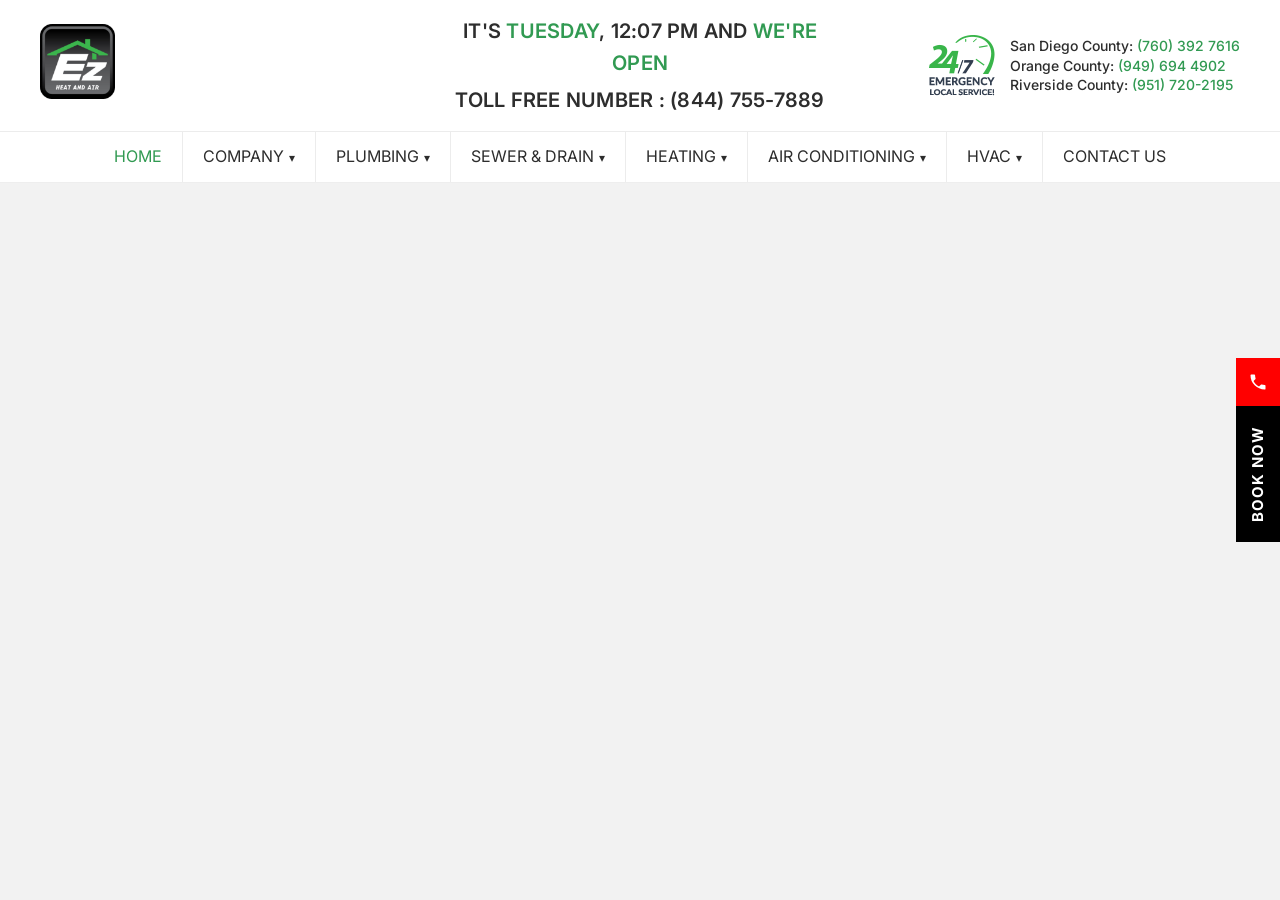
==== index.html @ 7ce04bf0 "basic setup" ====
<!doctype html>
<html lang="en">
  <head>
    <meta charset="UTF-8" />
    <meta name="viewport" content="width=device-width, initial-scale=1.0" />
    <title>EZ Plumbing | Professional Service You Can Trust</title>

    <!-- Meta Tags -->
    <meta
      name="description"
      content="Professional plumbing services with a focus on quality and reliability. We are open and ready to help!"
    />

    <!-- Google Fonts: Inter -->
    <link rel="preconnect" href="https://fonts.googleapis.com" />
    <link rel="preconnect" href="https://fonts.gstatic.com" crossorigin />
    <link
      href="https://fonts.googleapis.com/css2?family=Inter:wght@400;500;600;700&display=swap"
      rel="stylesheet"
    />

    <!-- Stylesheets -->
    <link rel="stylesheet" href="css/style.css" />
  </head>
  <body>
    <header id="site-header" class="main-header">
      <!-- Top Bar -->
      <div class="top-bar">
        <div class="container-fluid top-bar-content">
          <!-- Logo Left -->
          <div class="header-left">
            <a href="/" class="logo">
              <img
                src="assets/images/ez-brand-logo.svg"
                alt="EZ Plumbing Logo"
                width="75"
                height="75"
              />
            </a>
          </div>

          <!-- Status Center -->
          <div class="header-center">
            <div class="status-info">
              <p class="status-msg">
                IT'S
                <span class="text-green" id="current-day">TUESDAY</span>,
                <span id="current-time">12:07 PM</span> AND
                <span class="text-green">WE'RE OPEN</span>
              </p>
              <p class="toll-free">
                TOLL FREE NUMBER :
                <a href="tel:8447557889" class="text-green">(844) 755-7889</a>
              </p>
            </div>
          </div>

          <!-- Locations Right -->
          <div class="header-right">
            <div class="header-service">
              <img
                src="assets/images/emergency-service.png"
                alt="24/7 Emergency Service"
                width="66"
                height="61"
              />
              <div class="location-grid">
                <div class="loc-item">
                  San Diego County:
                  <a href="tel:7603927616" class="text-green fw-bold"
                    >(760) 392 7616</a
                  >
                </div>
                <div class="loc-item">
                  Orange County:
                  <a href="tel:9496944902" class="text-green fw-bold"
                    >(949) 694 4902</a
                  >
                </div>
                <div class="loc-item">
                  Riverside County:
                  <a href="tel:9517202195" class="text-green fw-bold"
                    >(951) 720-2195</a
                  >
                </div>
              </div>
            </div>
          </div>
        </div>
      </div>

      <!-- Main Nav -->
      <nav class="navbar">
        <div class="container navbar-content">
          <div class="nav-menu" id="nav-menu">
            <ul class="nav-links">
              <li class="nav-item"><a href="/" class="active">HOME</a></li>
              <li class="nav-item dropdown"><a href="/company">COMPANY</a></li>
              <li class="nav-item dropdown">
                <a href="/plumbing">PLUMBING</a>
              </li>
              <li class="nav-item dropdown">
                <a href="/sewer-drain">SEWER & DRAIN</a>
              </li>
              <li class="nav-item dropdown"><a href="/heating">HEATING</a></li>
              <li class="nav-item dropdown">
                <a href="/air-conditioning">AIR CONDITIONING</a>
              </li>
              <li class="nav-item dropdown"><a href="/hvac">HVAC</a></li>
              <li class="nav-item"><a href="/contact">CONTACT US</a></li>
            </ul>
          </div>

          <button class="menu-toggle" id="menu-toggle" aria-label="Toggle Menu">
            <span></span>
            <span></span>
            <span></span>
          </button>
        </div>
      </nav>
    </header>

    <!-- Fixed Vertical Tab -->
    <a href="/contact" class="book-now-tab">
      <div class="tab-icon-wrapper">
        <svg viewBox="0 0 24 24" width="20" height="20" fill="white">
          <path
            d="M6.62,10.79C8.06,13.62 10.38,15.94 13.21,17.38L15.41,15.18C15.69,14.9 16.08,14.82 16.43,14.93C17.55,15.3 18.75,15.5 20,15.5A1,1 0 0,1 21,16.5V20A1,1 0 0,1 20,21A17,17 0 0,1 3,4A1,1 0 0,1 4,3H7.5A1,1 0 0,1 8.5,4C8.5,5.25 8.7,6.45 9.07,7.57C9.18,7.92 9.1,8.31 8.82,8.59L6.62,10.79Z"
          />
        </svg>
      </div>
      <span class="tab-text">BOOK NOW</span>
    </a>

    <!-- Scripts -->
    <script src="js/script.js"></script>
  </body>
</html>
---- css/style.css ----
@import url('https://fonts.googleapis.com/css2?family=Inter:ital,wght@0,100..900;1,100..900&display=swap');

/* Base Styles */
:root {
    /* Colors */
    --primary: #319A52;
    /* Refined Brand Green */
    --primary-dark: #00a651;
    --accent: #FF0404;
    --text-dark: #2D2D2D;
    --text-muted: #666666;
    --bg-light: #F2F2F2;
    --white: #FFFFFF;
    --black: #000000;

    /* Typography */
    --font-primary: 'Inter', sans-serif;
}

* {
    margin: 0;
    padding: 0;
    box-sizing: border-box;
}

body {
    font-family: var(--font-primary);
    color: var(--text-dark);
    line-height: 1.6;
    background-color: var(--bg-light);
}

.container {
    max-width: 1200px;
    margin: 0 auto;
    padding: 0 15px;
}

.container-fluid {
    width: 100%;
    padding: 0 40px;
}

/* Header Styles */
.main-header {
    width: 100%;
    z-index: 1000;
    position: sticky;
    top: 0;
    background-color: var(--white);
    border-bottom: 1px solid #eee;
}

/* Top Bar */
.top-bar {
    padding: 15px 0;
    background-color: var(--white);
}

.top-bar-content {
    display: flex;
    justify-content: space-between;
    align-items: center;
    width: 100%;
}

/* Header Sections */
.header-left,
.header-center,
.header-right {
    flex: 1;
}

.header-center {
    display: flex;
    flex-direction: column;
    align-items: center;
    text-align: center;
}

.header-right {
    display: flex;
    justify-content: flex-end;
}

/* Status Info */
.status-msg {
    font-size: 20px !important;
    font-weight: 600 !important;
    margin: 0;
    text-transform: uppercase;
    letter-spacing: 0.25px;
}

.toll-free {
    font-size: 20px !important;
    font-weight: 600 !important;
    margin: 5px 0 0;
    text-transform: uppercase;
    letter-spacing: 0.25px;
}

.toll-free a {
    text-decoration: none;
    color: inherit;
}

.text-green {
    color: var(--primary);
}

/* Emergency & Locations */
.header-service {
    display: flex;
    align-items: center;
    gap: 15px;
}

.location-grid {
    display: flex;
    flex-direction: column;
    font-size: 14px;
    line-height: 1.4;
    font-weight: 500;
}

.location-grid a {
    text-decoration: none;
    color: var(--primary);
}

/* Navbar */
.navbar {
    background-color: var(--white);
    border-top: 1px solid #ececec;
    padding: 0;
}

.navbar-content {
    display: flex;
    justify-content: center;
}

.nav-links {
    display: flex;
    list-style: none;
    padding: 0;
    margin: 0;
}

.nav-item {
    border-right: 1px solid #ececec;
    padding: 12px 20px;
}

.nav-item:last-child {
    border-right: none;
}

.nav-links a {
    text-decoration: none;
    color: var(--text-dark);
    font-weight: 400;
    font-size: 16px;
    transition: color 0.3s;
}

.nav-links a:hover,
.nav-links a.active {
    color: var(--primary);
}

/* Dropdown Arrow */
.nav-item.dropdown>a::after {
    content: '▾';
    margin-left: 5px;
    font-size: 12px;
}

/* Fixed Vertical Tab */
.book-now-tab {
    position: fixed;
    right: 0;
    top: 50%;
    transform: translateY(-50%);
    background-color: var(--black);
    color: var(--white);
    text-decoration: none;
    display: flex;
    flex-direction: column;
    align-items: center;
    z-index: 999;
}

.tab-icon-wrapper {
    background-color: #ff0000;
    width: 100%;
    height: 48px;
    display: flex;
    justify-content: center;
    align-items: center;
}

.tab-text {
    writing-mode: vertical-rl;
    text-orientation: mixed;
    transform: rotate(180deg);
    padding: 20px 10px;
    font-weight: 700;
    letter-spacing: 1px;
    font-size: 15px;
}

/* Mobile Menu */
.menu-toggle {
    display: none;
    flex-direction: column;
    gap: 5px;
    background: none;
    border: none;
    cursor: pointer;
    padding: 10px;
}

.menu-toggle span {
    width: 25px;
    height: 3px;
    background-color: var(--text-dark);
    transition: 0.3s;
}

@media (max-width: 992px) {
    .container-fluid {
        padding: 0 15px;
    }

    .top-bar-content {
        flex-direction: column;
        gap: 15px;
        text-align: center;
    }

    .header-left,
    .header-center,
    .header-right {
        width: 100%;
        justify-content: center;
    }

    .header-right {
        display: none;
        /* Hide location grid on mobile like ref site? Optional */
    }

    .status-msg,
    .toll-free {
        font-size: 16px !important;
    }

    .navbar-content {
        justify-content: flex-end;
        padding: 10px 15px;
    }

    .menu-toggle {
        display: flex;
    }

    .nav-menu {
        display: none;
        position: absolute;
        top: 100%;
        left: 0;
        width: 100%;
        background-color: var(--white);
        box-shadow: 0 5px 10px rgba(0, 0, 0, 0.1);
    }

    .nav-menu.active {
        display: block;
    }

    .nav-links {
        flex-direction: column;
    }

    .nav-item {
        border-right: none;
        border-bottom: 1px solid #eee;
        width: 100%;
        padding: 15px;
    }
}
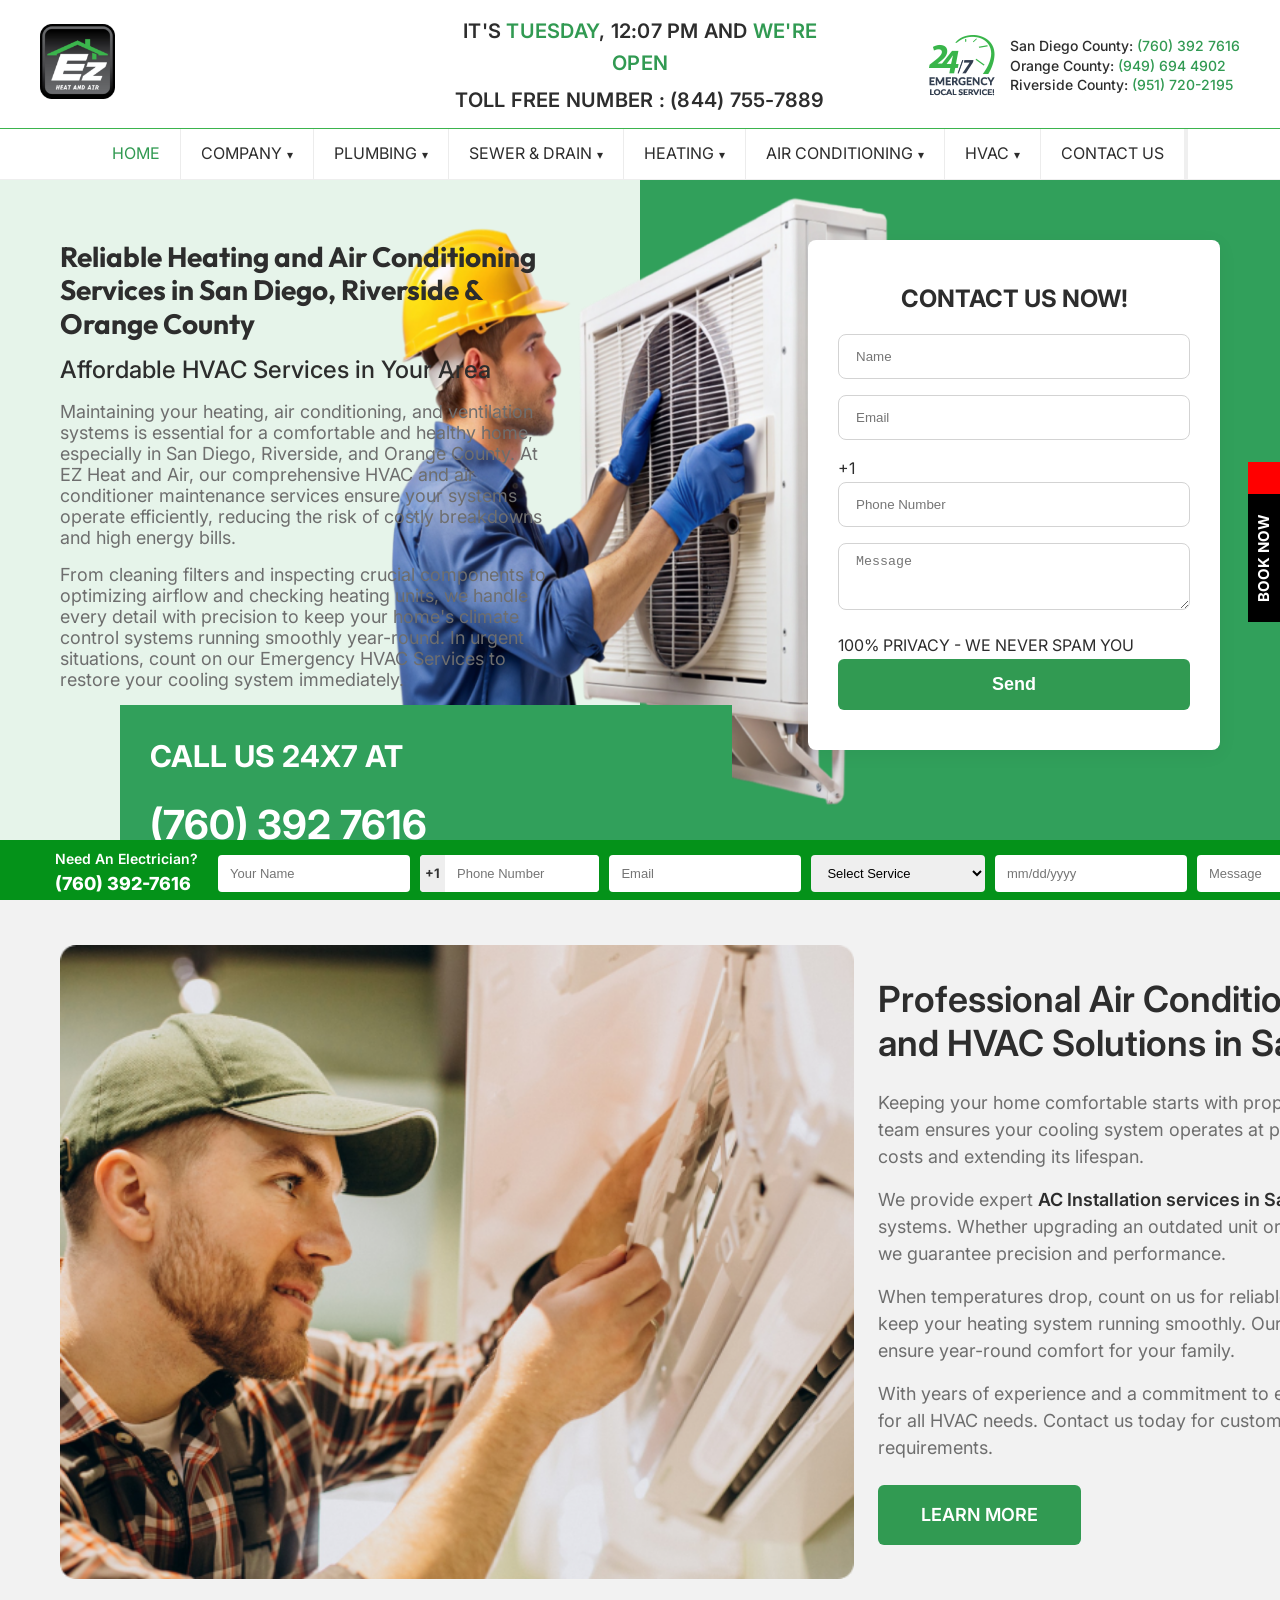
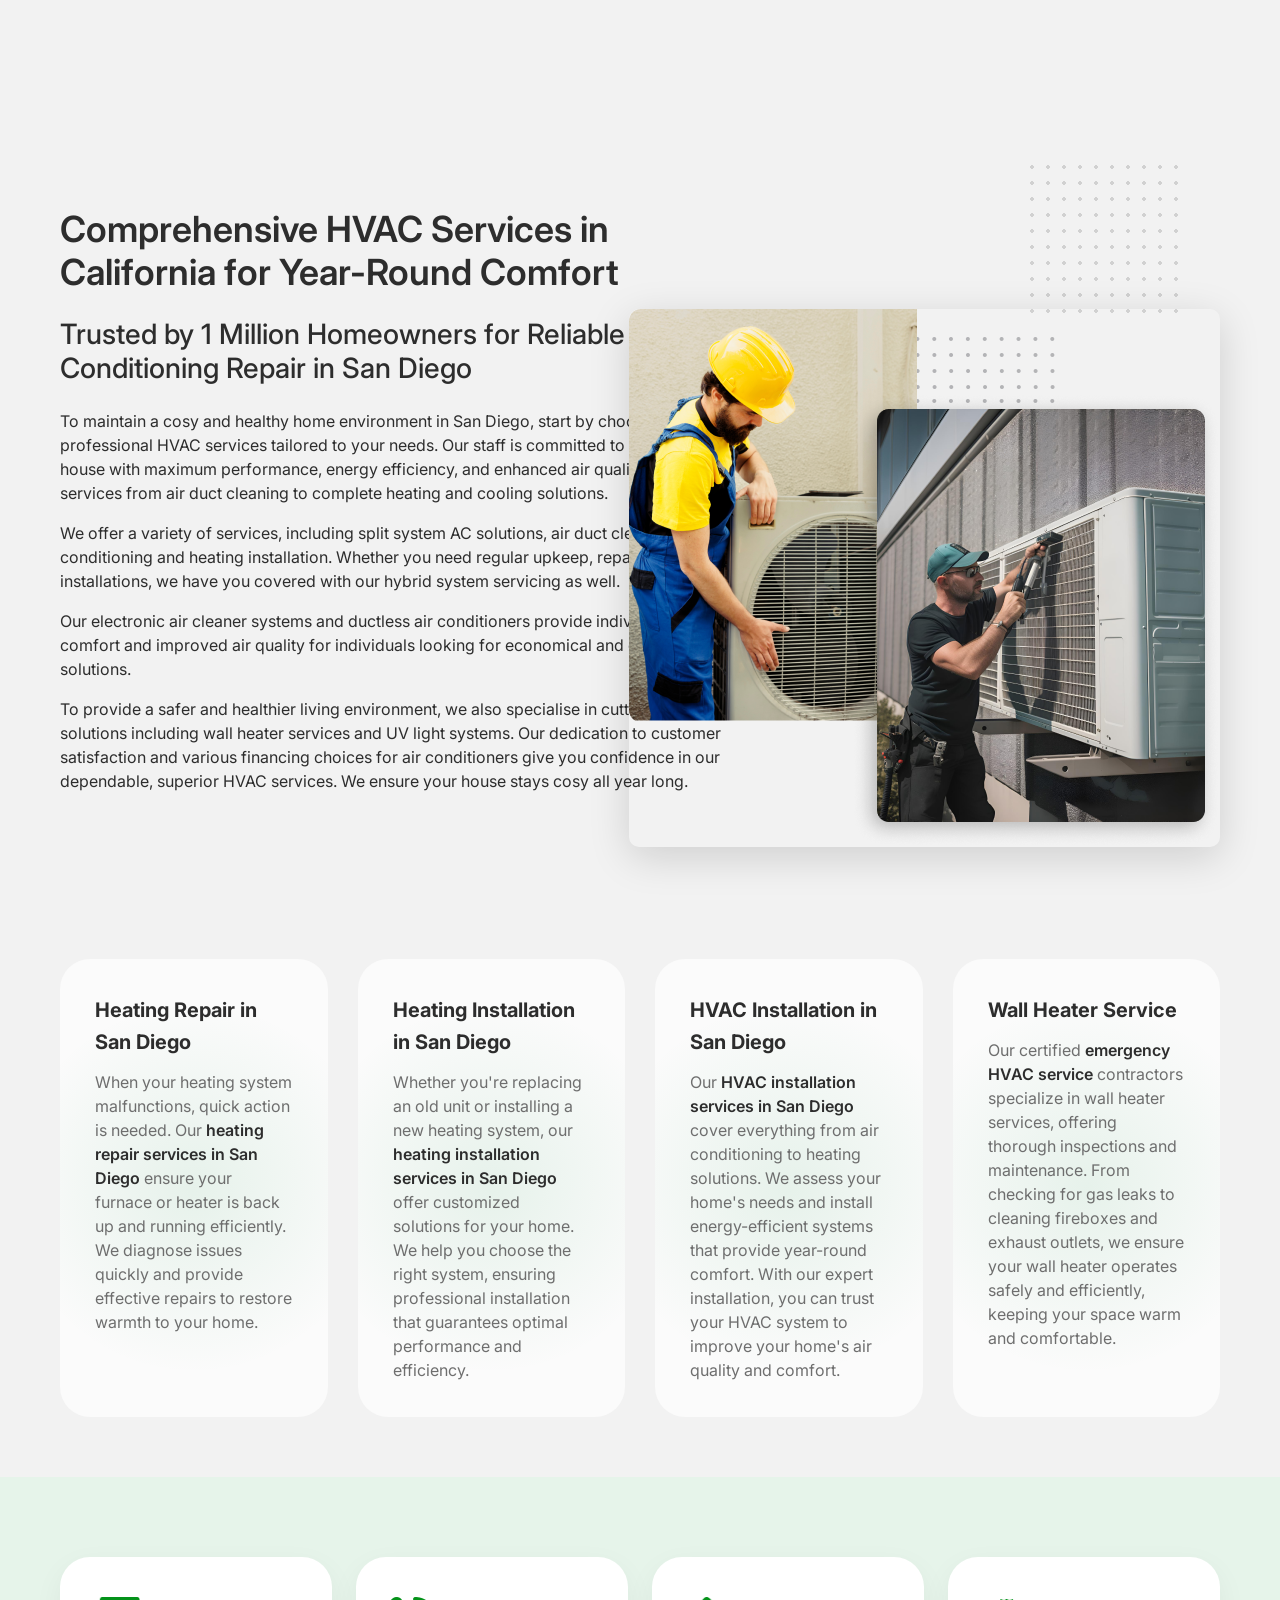
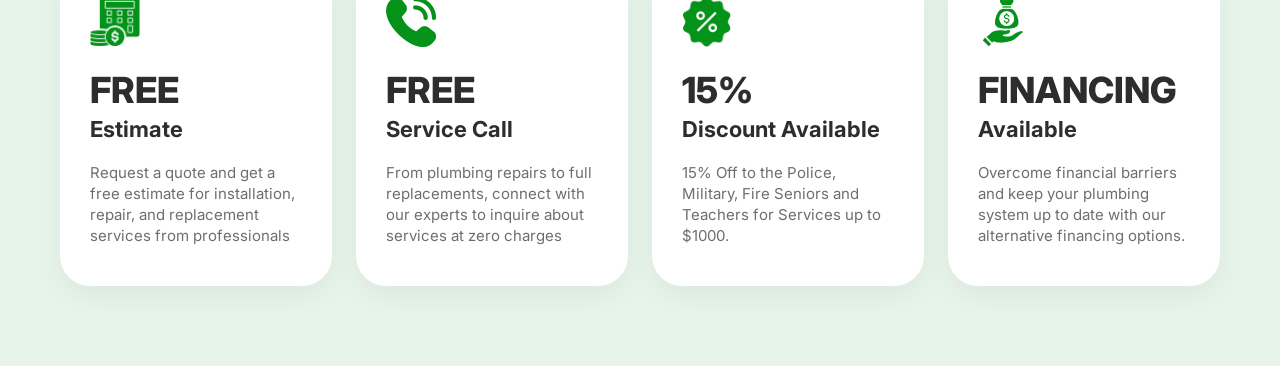
==== commit 4e8f0118: "Added new section" ====
--- a/index.html
+++ b/index.html
@@ -120,17 +120,340 @@
       </nav>
     </header>
 
-    <!-- Fixed Vertical Tab -->
-    <a href="/contact" class="book-now-tab">
-      <div class="tab-icon-wrapper">
-        <svg viewBox="0 0 24 24" width="20" height="20" fill="white">
-          <path
-            d="M6.62,10.79C8.06,13.62 10.38,15.94 13.21,17.38L15.41,15.18C15.69,14.9 16.08,14.82 16.43,14.93C17.55,15.3 18.75,15.5 20,15.5A1,1 0 0,1 21,16.5V20A1,1 0 0,1 20,21A17,17 0 0,1 3,4A1,1 0 0,1 4,3H7.5A1,1 0 0,1 8.5,4C8.5,5.25 8.7,6.45 9.07,7.57C9.18,7.92 9.1,8.31 8.82,8.59L6.62,10.79Z"
-          />
-        </svg>
-      </div>
-      <span class="tab-text">BOOK NOW</span>
-    </a>
+    <!-- Hero Section -->
+    <!-- Hero Section Rebuild (Mirror Matching) -->
+    <section class="hero-section">
+      <div class="mirror-container">
+        <div class="hero-mirror-row">
+          <!-- Left Column: Content -->
+          <div class="hero-mirror-col-left">
+            <h1 class="hero-title">
+              Reliable Heating and Air Conditioning Services in San Diego,
+              Riverside & Orange County
+            </h1>
+            <h2 class="hero-subtitle">Affordable HVAC Services in Your Area</h2>
+            <p class="hero-desc">
+              Maintaining your heating, air conditioning, and ventilation
+              systems is essential for a comfortable and healthy home,
+              especially in San Diego, Riverside, and Orange County. At EZ Heat
+              and Air, our comprehensive HVAC and air conditioner maintenance
+              services ensure your systems operate efficiently, reducing the
+              risk of costly breakdowns and high energy bills.
+            </p>
+            <p class="hero-desc">
+              From cleaning filters and inspecting crucial components to
+              optimizing airflow and checking heating units, we handle every
+              detail with precision to keep your home's climate control systems
+              running smoothly year-round. In urgent situations, count on our
+              Emergency HVAC Services to restore your cooling system
+              immediately.
+            </p>
+
+            <div class="hero-cta-box">
+              <span class="cta-label">CALL US 24X7 AT</span>
+              <a href="tel:7603927616" class="cta-phone">(760) 392 7616</a>
+              <div class="cta-accent-bar"></div>
+            </div>
+          </div>
+
+          <!-- Right Column: Form -->
+          <div class="hero-mirror-col-right">
+            <div class="mirror-form-card">
+              <h3 class="mirror-form-title">CONTACT US NOW!</h3>
+              <form class="hero-form">
+                <div class="form-group">
+                  <input type="text" placeholder="Name" />
+                </div>
+                <div class="form-group">
+                  <input type="email" placeholder="Email" />
+                </div>
+                <div class="form-group phone-group">
+                  <span class="country-code">+1</span>
+                  <input type="tel" placeholder="Phone Number" />
+                </div>
+                <div class="form-group">
+                  <textarea placeholder="Message" rows="3"></textarea>
+                </div>
+                <div class="privacy-note">100% PRIVACY - WE NEVER SPAM YOU</div>
+                <button type="submit" class="btn-mirror-send">Send</button>
+              </form>
+            </div>
+          </div>
+        </div>
+      </div>
+      <!-- Center: Technician Image (Background or Absolute) -->
+      <div class="hero-technician-overlay">
+        <img
+          src="assets/images/heat-air-banner-img-2.png"
+          alt="Expert Technician"
+          class="mirror-technician-img"
+        />
+      </div>
+      <!-- Floating Tab -->
+      <div class="mirror-floating-tab">
+        <div class="tab-icon-red"><i class="fas fa-phone-alt"></i></div>
+        <div class="tab-text-vertical">BOOK NOW</div>
+      </div>
+    </section>
+
+    <!-- Solutions Section (Mirror Rebuild) -->
+    <section class="solutions-section">
+      <div class="mirror-container">
+        <div class="solutions-row">
+          <div class="solutions-col-image">
+            <img
+              src="assets/images/expert-repairman.png"
+              alt="HVAC Expert"
+              class="solutions-img"
+            />
+          </div>
+          <div class="solutions-col-text">
+            <h2 class="solutions-title">
+              Professional Air Conditioner Maintenance and HVAC Solutions in San
+              Diego
+            </h2>
+            <div class="solutions-content">
+              <p>
+                Keeping your home comfortable starts with proper
+                <strong>air conditioner maintenance.</strong> Our team ensures
+                your cooling system operates at peak efficiency, reducing energy
+                costs and extending its lifespan.
+              </p>
+              <p>
+                We provide expert
+                <strong>AC Installation services in San Diego</strong> for those
+                needing new systems. Whether upgrading an outdated unit or
+                setting up a system for a new home, we guarantee precision and
+                performance.
+              </p>
+              <p>
+                When temperatures drop, count on us for reliable
+                <strong>Furnace Repair in San Diego</strong> to keep your
+                heating system running smoothly. Our comprehensive HVAC services
+                ensure year-round comfort for your family.
+              </p>
+              <p>
+                With years of experience and a commitment to excellence, we're
+                your go-to partner for all HVAC needs. Contact us today for
+                customized solutions that fit your requirements.
+              </p>
+              <a href="/services" class="btn-mirror-learn">LEARN MORE</a>
+            </div>
+          </div>
+        </div>
+      </div>
+    </section>
+
+    <!-- HVAC Services Section (Mirror Rebuild) -->
+    <section class="hvac-services-section">
+      <div class="mirror-container">
+        <div class="hvac-services-row">
+          <div class="hvac-services-col-text">
+            <h2 class="hvac-subtitle-main">
+              Comprehensive HVAC Services in California for Year-Round Comfort
+            </h2>
+            <h3 class="hvac-subheading">
+              Trusted by 1 Million Homeowners for Reliable Air Conditioning
+              Repair in San Diego
+            </h3>
+            <div class="hvac-text-content">
+              <p>
+                To maintain a cosy and healthy home environment in San Diego,
+                start by choosing professional HVAC services tailored to your
+                needs. Our staff is committed to providing your house with
+                maximum performance, energy efficiency, and enhanced air
+                quality. We offer services from air duct cleaning to complete
+                heating and cooling solutions.
+              </p>
+              <p>
+                We offer a variety of services, including split system AC
+                solutions, air duct cleaning, and air conditioning and heating
+                installation. Whether you need regular upkeep, repairs, or new
+                installations, we have you covered with our hybrid system
+                servicing as well.
+              </p>
+              <p>
+                Our electronic air cleaner systems and ductless air conditioners
+                provide individualised comfort and improved air quality for
+                individuals looking for economical and energy-efficient
+                solutions.
+              </p>
+              <p>
+                To provide a safer and healthier living environment, we also
+                specialise in cutting-edge solutions including wall heater
+                services and UV light systems. Our dedication to customer
+                satisfaction and various financing choices for air conditioners
+                give you confidence in our dependable, superior HVAC services.
+                We ensure your house stays cosy all year long.
+              </p>
+            </div>
+          </div>
+          <div class="hvac-services-col-images">
+            <div class="hvac-image-composition">
+              <div class="hvac-dot-grid"></div>
+              <!-- <img
+                src="assets/images/expert-repairman.png"
+                alt="HVAC Expert Back"
+                class="hvac-img-back"
+              /> -->
+              <img
+                src="assets/images/trusted-name.png"
+                alt="HVAC Expert Front"
+                class="hvac-img-front"
+              />
+            </div>
+          </div>
+        </div>
+      </div>
+    </section>
+
+    <!-- Service Cards Section (Mirror Rebuild) -->
+    <section class="service-cards-section">
+      <div class="mirror-container large-container">
+        <div class="service-cards-grid">
+          <!-- Card 1 -->
+          <div class="service-card">
+            <h4 class="service-card-title">Heating Repair in San Diego</h4>
+            <p class="service-card-text">
+              When your heating system malfunctions, quick action is needed. Our
+              <strong>heating repair services in San Diego</strong> ensure your
+              furnace or heater is back up and running efficiently. We diagnose
+              issues quickly and provide effective repairs to restore warmth to
+              your home.
+            </p>
+          </div>
+          <!-- Card 2 -->
+          <div class="service-card">
+            <h4 class="service-card-title">
+              Heating Installation in San Diego
+            </h4>
+            <p class="service-card-text">
+              Whether you're replacing an old unit or installing a new heating
+              system, our
+              <strong>heating installation services in San Diego</strong> offer
+              customized solutions for your home. We help you choose the right
+              system, ensuring professional installation that guarantees optimal
+              performance and efficiency.
+            </p>
+          </div>
+          <!-- Card 3 -->
+          <div class="service-card">
+            <h4 class="service-card-title">HVAC Installation in San Diego</h4>
+            <p class="service-card-text">
+              Our <strong>HVAC installation services in San Diego</strong> cover
+              everything from air conditioning to heating solutions. We assess
+              your home's needs and install energy-efficient systems that
+              provide year-round comfort. With our expert installation, you can
+              trust your HVAC system to improve your home's air quality and
+              comfort.
+            </p>
+          </div>
+          <!-- Card 4 -->
+          <div class="service-card">
+            <h4 class="service-card-title">Wall Heater Service</h4>
+            <p class="service-card-text">
+              Our certified <strong>emergency HVAC service</strong> contractors
+              specialize in wall heater services, offering thorough inspections
+              and maintenance. From checking for gas leaks to cleaning fireboxes
+              and exhaust outlets, we ensure your wall heater operates safely
+              and efficiently, keeping your space warm and comfortable.
+            </p>
+          </div>
+        </div>
+      </div>
+    </section>
+
+    <!-- Promo Cards Section (Mirror Rebuild) -->
+    <section class="promo-cards-section">
+      <div class="mirror-container">
+        <div class="promo-cards-grid">
+          <!-- Promo Card 1 -->
+          <div class="promo-card">
+            <div class="promo-icon">
+              <img src="assets/images/free-estimate.png" alt="Free Estimate" />
+            </div>
+            <h2 class="promo-title">FREE</h2>
+            <h3 class="promo-subtitle">Estimate</h3>
+            <p class="promo-text">
+              Request a quote and get a free estimate for installation, repair,
+              and replacement services from professionals
+            </p>
+          </div>
+          <!-- Promo Card 2 -->
+          <div class="promo-card">
+            <div class="promo-icon">
+              <img
+                src="assets/images/free-service-call.png"
+                alt="Free Service Call"
+              />
+            </div>
+            <h2 class="promo-title">FREE</h2>
+            <h3 class="promo-subtitle">Service Call</h3>
+            <p class="promo-text">
+              From plumbing repairs to full replacements, connect with our
+              experts to inquire about services at zero charges
+            </p>
+          </div>
+          <!-- Promo Card 3 -->
+          <div class="promo-card">
+            <div class="promo-icon">
+              <img
+                src="assets/images/discount-available.png"
+                alt="15% Discount"
+              />
+            </div>
+            <h2 class="promo-title">15%</h2>
+            <h3 class="promo-subtitle">Discount Available</h3>
+            <p class="promo-text">
+              15% Off to the Police, Military, Fire Seniors and Teachers for
+              Services up to $1000.
+            </p>
+          </div>
+          <!-- Promo Card 4 -->
+          <div class="promo-card">
+            <div class="promo-icon">
+              <img
+                src="assets/images/finance-service.png"
+                alt="Financing Available"
+              />
+            </div>
+            <h2 class="promo-title">FINANCING</h2>
+            <h3 class="promo-subtitle">Available</h3>
+            <p class="promo-text">
+              Overcome financial barriers and keep your plumbing system up to
+              date with our alternative financing options.
+            </p>
+          </div>
+        </div>
+      </div>
+    </section>
+
+    <!-- Bottom Sticky Contact Bar -->
+    <div class="bottom-sticky-bar">
+      <div class="container sticky-container">
+        <div class="sticky-text">
+          <span>Need An Electrician?</span>
+          <a href="tel:7603927616" class="sticky-phone">(760) 392-7616</a>
+        </div>
+        <form class="sticky-form">
+          <input type="text" placeholder="Your Name" />
+          <div class="sticky-phone-input">
+            <span class="prefix">+1</span>
+            <input type="tel" placeholder="Phone Number" />
+          </div>
+          <input type="email" placeholder="Email" />
+          <select>
+            <option>Select Service</option>
+            <option>Plumbing</option>
+            <option>Heating</option>
+            <option>Air Conditioning</option>
+          </select>
+          <input type="text" placeholder="mm/dd/yyyy" />
+          <input type="text" placeholder="Message" />
+          <button type="submit" class="btn-sticky-send">Send</button>
+        </form>
+      </div>
+    </div>
 
     <!-- Scripts -->
     <script src="js/script.js"></script>
--- a/css/style.css
+++ b/css/style.css
@@ -1,4 +1,5 @@
 @import url('https://fonts.googleapis.com/css2?family=Inter:ital,wght@0,100..900;1,100..900&display=swap');
+@import url('https://fonts.googleapis.com/css2?family=Outfit:wght@400;500;600;700&display=swap');
 
 /* Base Styles */
 :root {
@@ -15,6 +16,7 @@
 
     /* Typography */
     --font-primary: 'Inter', sans-serif;
+    --font-accent: 'Outfit', sans-serif;
 }
 
 * {
@@ -53,8 +55,9 @@
 
 /* Top Bar */
 .top-bar {
-    padding: 15px 0;
+    padding: 15px 0 12px;
     background-color: var(--white);
+    border-bottom: 1px solid #3BB44D;
 }
 
 .top-bar-content {
@@ -132,7 +135,6 @@
 /* Navbar */
 .navbar {
     background-color: var(--white);
-    border-top: 1px solid #ececec;
     padding: 0;
 }
 
@@ -175,6 +177,771 @@
     content: '▾';
     margin-left: 5px;
     font-size: 12px;
+}
+
+/* --- Mirror Rebuild Styles --- */
+.hero-section {
+    position: relative;
+    background: linear-gradient(90deg, #E6F4EA 0%, #E6F4EA 50%, #31A05B 50%, #31A05B 100%);
+    height: 705px;
+    overflow: hidden;
+    padding: 0;
+    margin: 0;
+    z-index: 10;
+}
+
+.mirror-container {
+    width: 100%;
+    max-width: 1600px;
+    margin: 0 auto;
+    padding: 0 60px;
+    height: 100%;
+    position: relative;
+    z-index: 20;
+}
+
+.hero-mirror-row {
+    display: flex;
+    justify-content: space-between;
+    align-items: flex-start;
+    padding-top: 60px;
+    height: 100%;
+    position: relative;
+}
+
+.hero-mirror-col-left {
+    flex: 0 0 500px;
+}
+
+.hero-mirror-col-right {
+    flex: 0 0 412px;
+}
+
+/* Typography Mirroring */
+.hero-title {
+    font-family: 'Outfit', sans-serif;
+    font-size: 28px;
+    line-height: 1.2;
+    color: #2D2D2D;
+    font-weight: 700;
+    margin: 0 0 8px;
+    width: 500px;
+}
+
+.hero-subtitle {
+    font-size: 24px;
+    line-height: 28.8px;
+    color: #2D2D2D;
+    font-weight: 500;
+    margin: 16px 0;
+}
+
+.hero-desc {
+    font-family: 'Inter', sans-serif;
+    font-size: 18px;
+    line-height: normal;
+    color: #6E6E6E;
+    margin: 0 0 16px;
+    max-width: 500px;
+}
+
+/* CTA Box Mirroring */
+.hero-cta-box {
+    background-color: #31A05B;
+    width: 612px;
+    height: 180px;
+    padding: 30px;
+    position: absolute;
+    bottom: 0px;
+    left: 60px;
+    clip-path: none;
+    display: flex;
+    flex-direction: column;
+    justify-content: center;
+    z-index: 25;
+}
+
+.cta-label {
+    font-size: 30px;
+    font-weight: 700;
+    color: #FFF;
+    text-transform: uppercase;
+    margin-bottom: 13px;
+}
+
+.cta-phone {
+    font-size: 40px;
+    font-weight: 700;
+    color: #FFF;
+    text-decoration: none;
+}
+
+.cta-accent-bar {
+    position: absolute;
+    bottom: 0px;
+    left: 0;
+    width: 612px;
+    height: 4px;
+    background-color: #FFF;
+}
+
+/* Form Card Mirroring */
+.mirror-form-card {
+    background-color: #FFFFFF;
+    padding: 40px 30px;
+    border-radius: 8px;
+    width: 412px;
+    box-shadow: 0 4px 20px rgba(0, 0, 0, 0.05);
+}
+
+.mirror-form-title {
+    font-size: 24px;
+    font-weight: 700;
+    color: #2D2D2D;
+    text-align: center;
+    margin-bottom: 16px;
+}
+
+.hero-form .form-group {
+    margin-bottom: 16px;
+}
+
+.hero-form input,
+.hero-form textarea {
+    width: 100%;
+    height: 45px;
+    padding: 10px 17px;
+    border: 1px solid #D3D3D3;
+    border-radius: 8px;
+    background: #FFF;
+}
+
+.hero-form textarea {
+    height: auto;
+}
+
+.btn-mirror-send {
+    width: 100%;
+    padding: 15px;
+    background-color: #319A52;
+    color: #FFF;
+    border: none;
+    border-radius: 6px;
+    font-size: 18px;
+    font-weight: 600;
+    cursor: pointer;
+}
+
+/* Technician Image Mirroring */
+.hero-technician-overlay {
+    position: absolute;
+    left: 50%;
+    bottom: -1px;
+    transform: translateX(-50%);
+    z-index: 15;
+    pointer-events: none;
+}
+
+.mirror-technician-img {
+    height: 705px;
+    width: auto;
+    display: block;
+}
+
+/* Floating Tab Mirroring */
+.mirror-floating-tab {
+    position: absolute;
+    right: 0;
+    top: 282px;
+    width: 32px;
+    background-color: #000;
+    color: #FFF;
+    z-index: 100;
+    display: flex;
+    flex-direction: column;
+    align-items: center;
+}
+
+.tab-icon-red {
+    background-color: #FF0000;
+    width: 32px;
+    height: 32px;
+    display: flex;
+    justify-content: center;
+    align-items: center;
+}
+
+.tab-text-vertical {
+    writing-mode: vertical-rl;
+    transform: rotate(180deg);
+    padding: 20px 0;
+    font-size: 15px;
+    font-weight: 700;
+}
+
+/* Solutions Section Mirroring */
+.solutions-section {
+    margin-top: 60px;
+    padding-bottom: 60px;
+}
+
+.solutions-row {
+    display: flex;
+    justify-content: space-between;
+    align-items: center;
+    gap: 24px;
+}
+
+.solutions-col-image {
+    flex: 0 0 794px;
+}
+
+.solutions-col-text {
+    flex: 0 0 710px;
+}
+
+.solutions-img {
+    width: 100%;
+    height: 634px;
+    object-fit: cover;
+    border-radius: 10px;
+    display: block;
+}
+
+.solutions-title {
+    font-size: 36px;
+    line-height: 1.2;
+    font-weight: 600;
+    color: #2D2D2D;
+    margin-bottom: 24px;
+}
+
+.solutions-content p {
+    font-size: 18px;
+    line-height: 1.5;
+    color: #6E6E6E;
+    margin-bottom: 16px;
+}
+
+.solutions-content strong {
+    color: #2D2D2D;
+    font-weight: 600;
+}
+
+.btn-mirror-learn {
+    display: inline-block;
+    width: 203px;
+    height: 60px;
+    background-color: #319A52;
+    color: #FFFFFF;
+    text-align: center;
+    line-height: 60px;
+    border-radius: 6px;
+    font-size: 18px;
+    font-weight: 600;
+    text-decoration: none;
+    margin-top: 8px;
+    transition: background-color 0.2s ease-in-out;
+}
+
+.btn-mirror-learn:hover {
+    background-color: #287a41;
+    color: #FFFFFF;
+}
+
+/* HVAC Services Section Mirroring */
+.hvac-services-section {
+    margin-top: 60px;
+    padding: 60px 0;
+}
+
+.hvac-services-row {
+    display: flex;
+    justify-content: space-between;
+    align-items: center;
+    gap: 60px;
+}
+
+.hvac-services-col-text {
+    flex: 0 0 700px;
+}
+
+.hvac-subtitle-main {
+    font-size: 36px;
+    line-height: 1.2;
+    font-weight: 600;
+    color: #2D2D2D;
+    margin-bottom: 24px;
+}
+
+.hvac-subheading {
+    font-size: 28px;
+    line-height: 1.2;
+    font-weight: 500;
+    color: #2D2D2D;
+    margin-bottom: 24px;
+}
+
+.hvac-text-content p {
+    font-size: 16px;
+    line-height: 1.5;
+    color: #2D2D2D;
+    margin-bottom: 16px;
+}
+
+.hvac-services-col-images {
+    flex: 1;
+    display: flex;
+    justify-content: flex-end;
+}
+
+.hvac-image-composition {
+    position: relative;
+    width: 100%;
+    max-width: 800px;
+    height: 700px;
+    /* Base height for desktop */
+}
+
+.hvac-dot-grid {
+    position: absolute;
+    top: 0;
+    right: 40px;
+    width: 156px;
+    height: 156px;
+    background-image: radial-gradient(#d1d1d1 2px, transparent 2px);
+    background-size: 16px 16px;
+    z-index: 1;
+}
+
+.hvac-img-back {
+    position: absolute;
+    top: 30px;
+    left: 0;
+    width: 560px;
+    height: auto;
+    border-radius: 10px;
+    z-index: 2;
+}
+
+.hvac-img-front {
+    position: absolute;
+    top: 150px;
+    right: 0;
+    width: 591px;
+    height: auto;
+    border-radius: 10px;
+    box-shadow: 0 10px 40px rgba(0, 0, 0, 0.15);
+    z-index: 3;
+}
+
+/* Service Cards Section Mirroring */
+.service-cards-section {
+    margin-top: 40px;
+    padding-bottom: 60px;
+}
+
+.large-container {
+    max-width: 1800px;
+    padding: 0 60px;
+}
+
+.service-cards-grid {
+    display: grid;
+    grid-template-columns: repeat(4, 1fr);
+    gap: 30px;
+}
+
+.service-card {
+    background-color: #FBFBFB;
+    background-image: radial-gradient(circle at 50% 50%, rgba(49, 160, 91, 0.1) 0%, transparent 70%);
+    border-radius: 30px;
+    padding: 35px;
+    height: 100%;
+    transition: transform 0.2s ease;
+}
+
+.service-card:hover {
+    transform: translateY(-5px);
+}
+
+.service-card-title {
+    font-size: 20px;
+    font-weight: 700;
+    color: #2D2D2D;
+    margin-bottom: 12px;
+}
+
+.service-card-text {
+    font-size: 16px;
+    line-height: 1.5;
+    color: #6E6E6E;
+    margin: 0;
+}
+
+.service-card-text strong {
+    color: #2D2D2D;
+    font-weight: 600;
+}
+
+.service-card-text strong {
+    color: #2D2D2D;
+    font-weight: 600;
+}
+
+/* Promo Cards Section Mirroring */
+.promo-cards-section {
+    background-color: #E6F4EA;
+    padding: 80px 0;
+}
+
+.promo-cards-grid {
+    display: grid;
+    grid-template-columns: repeat(4, 1fr);
+    gap: 24px;
+}
+
+.promo-card {
+    background-color: #FFFFFF;
+    border-radius: 30px;
+    padding: 40px 30px;
+    text-align: left;
+    box-shadow: 0 10px 30px rgba(0, 0, 0, 0.05);
+    height: 100%;
+}
+
+.promo-icon {
+    width: 50px;
+    height: 50px;
+    margin-bottom: 25px;
+}
+
+.promo-icon img {
+    width: 100%;
+    height: 100%;
+    object-fit: contain;
+}
+
+.promo-title {
+    font-size: 36px;
+    font-weight: 800;
+    color: #2D2D2D;
+    margin-bottom: 4px;
+    line-height: 1;
+}
+
+.promo-subtitle {
+    font-size: 22px;
+    font-weight: 700;
+    color: #2D2D2D;
+    margin-bottom: 15px;
+}
+
+.promo-text {
+    font-size: 15px;
+    line-height: 1.4;
+    color: #6E6E6E;
+    margin: 0;
+}
+
+/* Old classes removed for Mirror Rebuild */
+
+/* Bottom Sticky Bar */
+.bottom-sticky-bar {
+    position: fixed;
+    bottom: 0;
+    left: 0;
+    width: 100%;
+    background-color: #049219;
+    color: var(--white);
+    padding: 8px 0;
+    z-index: 2000;
+    height: 60px;
+}
+
+.sticky-container {
+    display: flex;
+    justify-content: space-between;
+    align-items: center;
+    gap: 20px;
+}
+
+.sticky-text {
+    display: flex;
+    flex-direction: column;
+    white-space: nowrap;
+}
+
+.sticky-text span {
+    font-size: 14px;
+    font-weight: 600;
+}
+
+.sticky-phone {
+    font-size: 18px;
+    font-weight: 800;
+    color: var(--white);
+    text-decoration: none;
+}
+
+.sticky-form {
+    display: flex;
+    gap: 10px;
+    flex-grow: 1;
+}
+
+.sticky-form input,
+.sticky-form select {
+    padding: 8px 12px;
+    border-radius: 4px;
+    border: none;
+    font-size: 13px;
+    flex: 1;
+}
+
+.sticky-phone-input {
+    display: flex;
+    background: white;
+    border-radius: 4px;
+    overflow: hidden;
+    flex: 1.2;
+}
+
+.sticky-phone-input .prefix {
+    background: #eee;
+    color: #333;
+    padding: 8px 5px;
+    font-size: 13px;
+    font-weight: bold;
+}
+
+.btn-sticky-send {
+    background-color: #319A52;
+    color: white;
+    border: none;
+    padding: 8px 20px;
+    border-radius: 4px;
+    font-weight: 700;
+    cursor: pointer;
+}
+
+/* Responsive Adjustments for Mirror Rebuild */
+@media (max-width: 1200px) {
+    .mirror-technician-img {
+        height: 600px;
+    }
+}
+
+@media (max-width: 992px) {
+    .hero-section {
+        height: auto;
+        padding: 40px 0;
+        background: radial-gradient(at center top, #E6F4EA, #31A05B);
+    }
+
+    .mirror-container {
+        padding: 0 20px;
+    }
+
+    .hero-mirror-row {
+        flex-direction: column;
+        align-items: center;
+        text-align: center;
+        padding-top: 0;
+    }
+
+    .hero-mirror-col-left,
+    .hero-mirror-col-right {
+        flex: 0 0 100%;
+        max-width: 100%;
+        width: 100%;
+    }
+
+    .hero-title {
+        width: 100%;
+        font-size: 24px;
+        margin: 0 auto 15px;
+    }
+
+    .hero-subtitle {
+        margin: 10px 0;
+    }
+
+    .hero-desc {
+        max-width: 100%;
+        margin: 0 auto 20px;
+    }
+
+    .hero-cta-box {
+        position: relative;
+        bottom: 0;
+        left: 0;
+        width: 100%;
+        max-width: 552px;
+        margin: 20px auto;
+        clip-path: none;
+        padding: 15px;
+    }
+
+    .cta-accent-bar {
+        display: none;
+    }
+
+    .cta-label {
+        font-size: 20px;
+    }
+
+    .cta-phone {
+        font-size: 30px;
+    }
+
+    .hero-technician-overlay {
+        position: relative;
+        left: 0;
+        transform: none;
+        order: 2;
+        margin: 20px 0;
+    }
+
+    .mirror-technician-img {
+        height: 400px;
+        margin: 0 auto;
+    }
+
+    .hero-mirror-col-right {
+        order: 3;
+    }
+
+    .mirror-form-card {
+        width: 100%;
+        margin: 0 auto;
+    }
+
+    .mirror-floating-tab {
+        display: none;
+    }
+
+    /* Solutions Section Mobile */
+    .solutions-row {
+        flex-direction: column;
+        gap: 30px;
+    }
+
+    .solutions-col-image,
+    .solutions-col-text {
+        flex: 0 0 100%;
+        width: 100%;
+    }
+
+    .solutions-img {
+        height: auto;
+        max-height: 400px;
+    }
+
+    .solutions-title {
+        font-size: 28px;
+        text-align: center;
+    }
+
+    .solutions-content p {
+        text-align: center;
+    }
+
+    .btn-mirror-learn {
+        display: block;
+        margin: 20px auto 0;
+    }
+
+    /* HVAC Services Mobile */
+    .hvac-services-row {
+        flex-direction: column;
+        gap: 40px;
+    }
+
+    .hvac-services-col-text {
+        flex: 0 0 100%;
+        width: 100%;
+    }
+
+    .hvac-image-composition {
+        height: 550px;
+        max-width: 600px;
+        margin: 0 auto;
+    }
+
+    .hvac-img-back {
+        width: 70%;
+    }
+
+    .hvac-img-front {
+        width: 75%;
+        top: 100px;
+    }
+
+    .hvac-subtitle-main {
+        font-size: 28px;
+        text-align: center;
+    }
+
+    .hvac-subheading {
+        font-size: 22px;
+        text-align: center;
+    }
+
+    .hvac-text-content p {
+        text-align: center;
+    }
+
+    /* Service Cards Mobile */
+    .service-cards-grid {
+        grid-template-columns: 1fr;
+        gap: 20px;
+    }
+
+    .large-container {
+        padding: 0 20px;
+    }
+
+    .service-card {
+        padding: 25px;
+    }
+
+    /* Promo Cards Mobile */
+    .promo-cards-grid {
+        grid-template-columns: 1fr;
+        gap: 20px;
+    }
+
+    .promo-card {
+        padding: 30px;
+        text-align: center;
+    }
+
+    .promo-title {
+        font-size: 30px;
+    }
+}
+
+@media (min-width: 992px) and (max-width: 1200px) {
+    .service-cards-grid {
+        grid-template-columns: repeat(3, 1fr);
+    }
+
+    .promo-cards-grid {
+        grid-template-columns: repeat(2, 1fr);
+    }
+}
+
+@media (max-width: 768px) {
+    .hero-technician-overlay {
+        display: none;
+    }
+}
+
+@media (max-width: 1200px) {
+    .container {
+        max-width: 100%;
+    }
 }
 
 /* Fixed Vertical Tab */
@@ -206,88 +973,5 @@
     text-orientation: mixed;
     transform: rotate(180deg);
     padding: 20px 10px;
-    font-weight: 700;
-    letter-spacing: 1px;
-    font-size: 15px;
-}
-
-/* Mobile Menu */
-.menu-toggle {
-    display: none;
-    flex-direction: column;
-    gap: 5px;
-    background: none;
-    border: none;
-    cursor: pointer;
-    padding: 10px;
-}
-
-.menu-toggle span {
-    width: 25px;
-    height: 3px;
-    background-color: var(--text-dark);
-    transition: 0.3s;
-}
-
-@media (max-width: 992px) {
-    .container-fluid {
-        padding: 0 15px;
-    }
-
-    .top-bar-content {
-        flex-direction: column;
-        gap: 15px;
-        text-align: center;
-    }
-
-    .header-left,
-    .header-center,
-    .header-right {
-        width: 100%;
-        justify-content: center;
-    }
-
-    .header-right {
-        display: none;
-        /* Hide location grid on mobile like ref site? Optional */
-    }
-
-    .status-msg,
-    .toll-free {
-        font-size: 16px !important;
-    }
-
-    .navbar-content {
-        justify-content: flex-end;
-        padding: 10px 15px;
-    }
-
-    .menu-toggle {
-        display: flex;
-    }
-
-    .nav-menu {
-        display: none;
-        position: absolute;
-        top: 100%;
-        left: 0;
-        width: 100%;
-        background-color: var(--white);
-        box-shadow: 0 5px 10px rgba(0, 0, 0, 0.1);
-    }
-
-    .nav-menu.active {
-        display: block;
-    }
-
-    .nav-links {
-        flex-direction: column;
-    }
-
-    .nav-item {
-        border-right: none;
-        border-bottom: 1px solid #eee;
-        width: 100%;
-        padding: 15px;
-    }
+    font-weight: 600;
 }
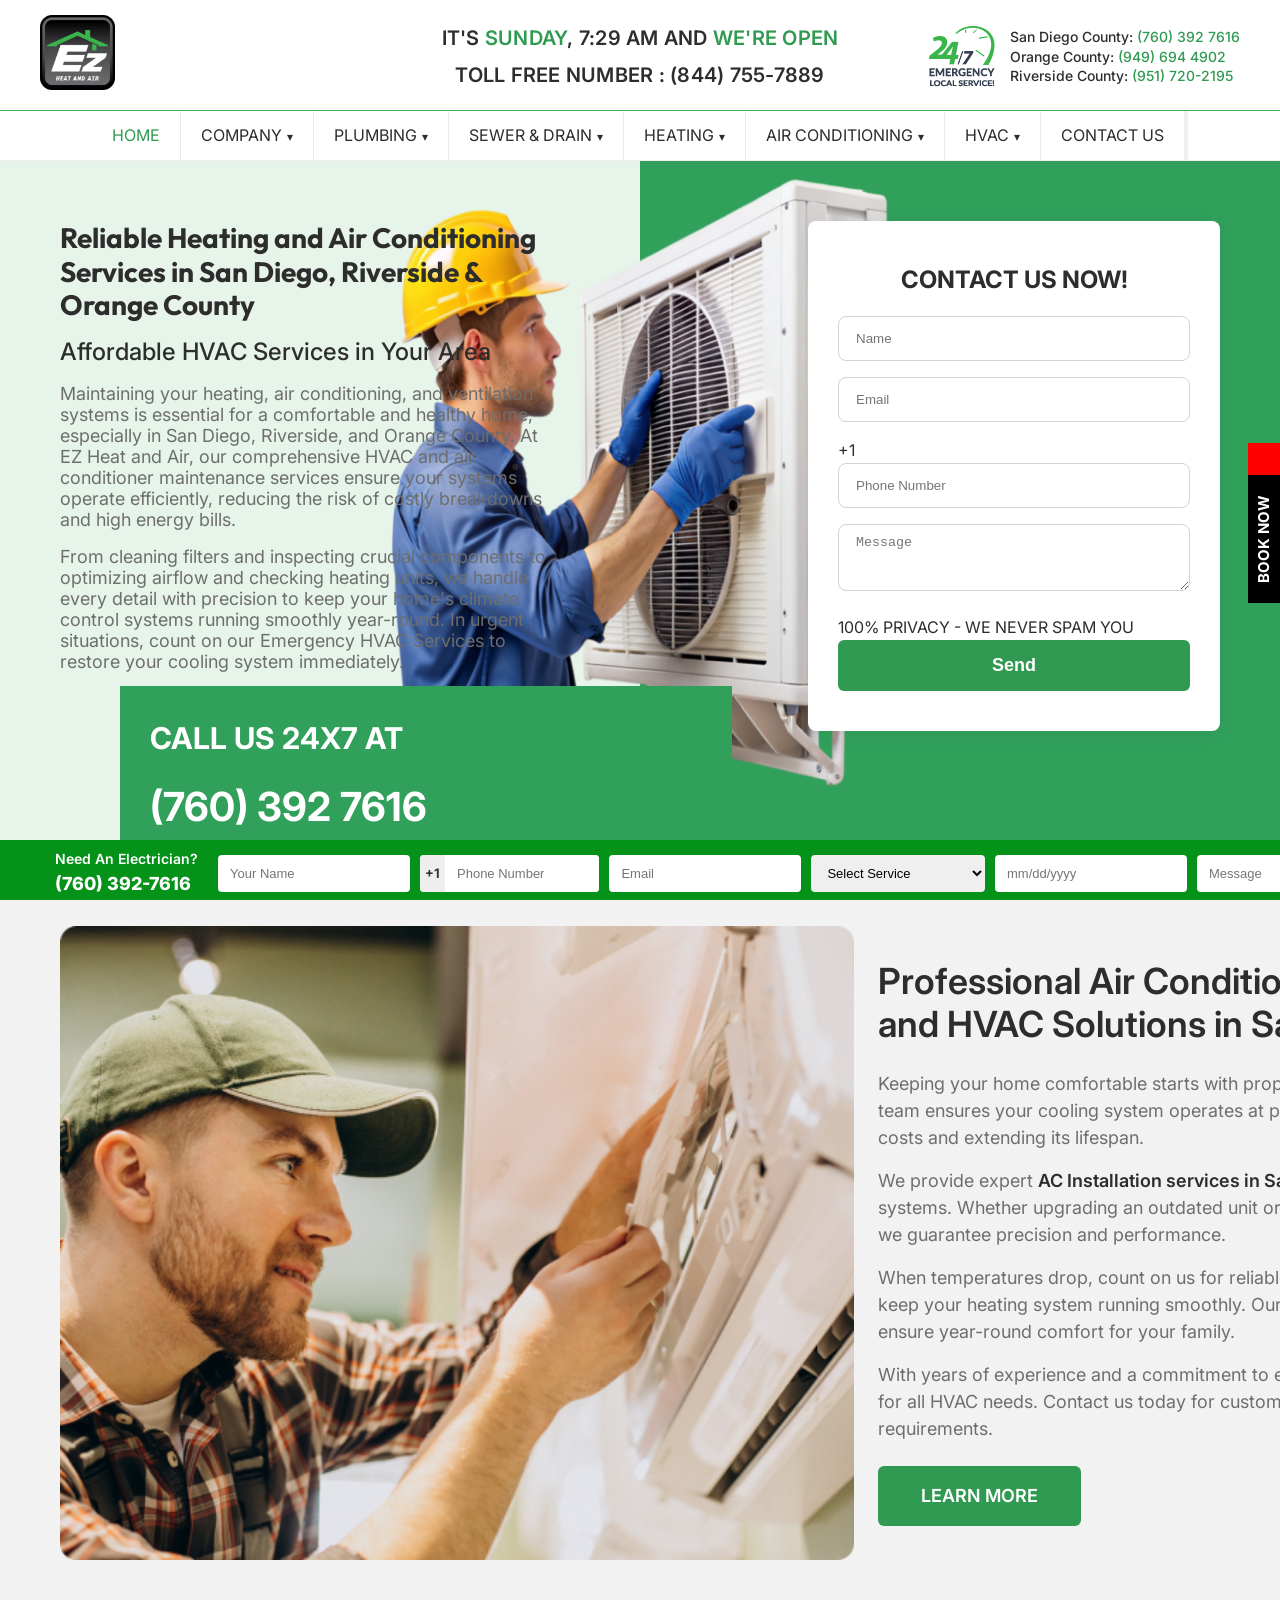
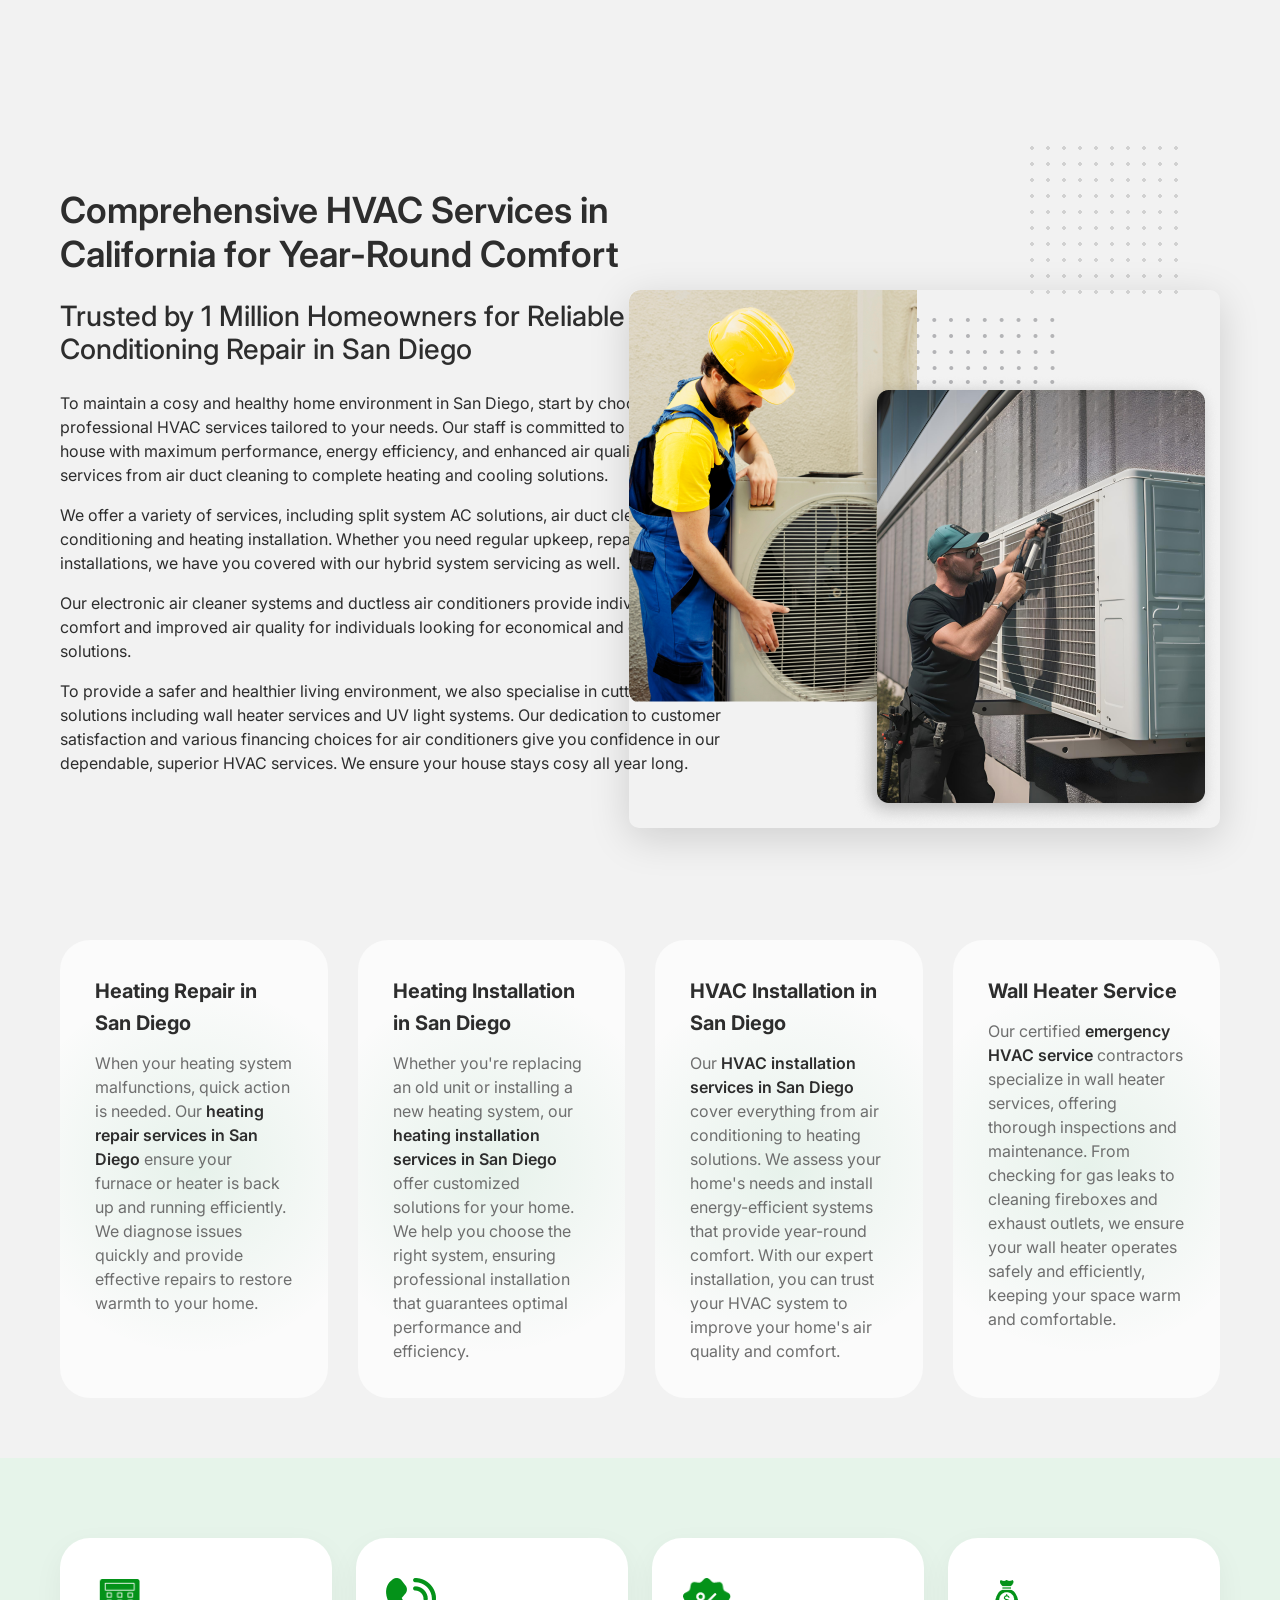
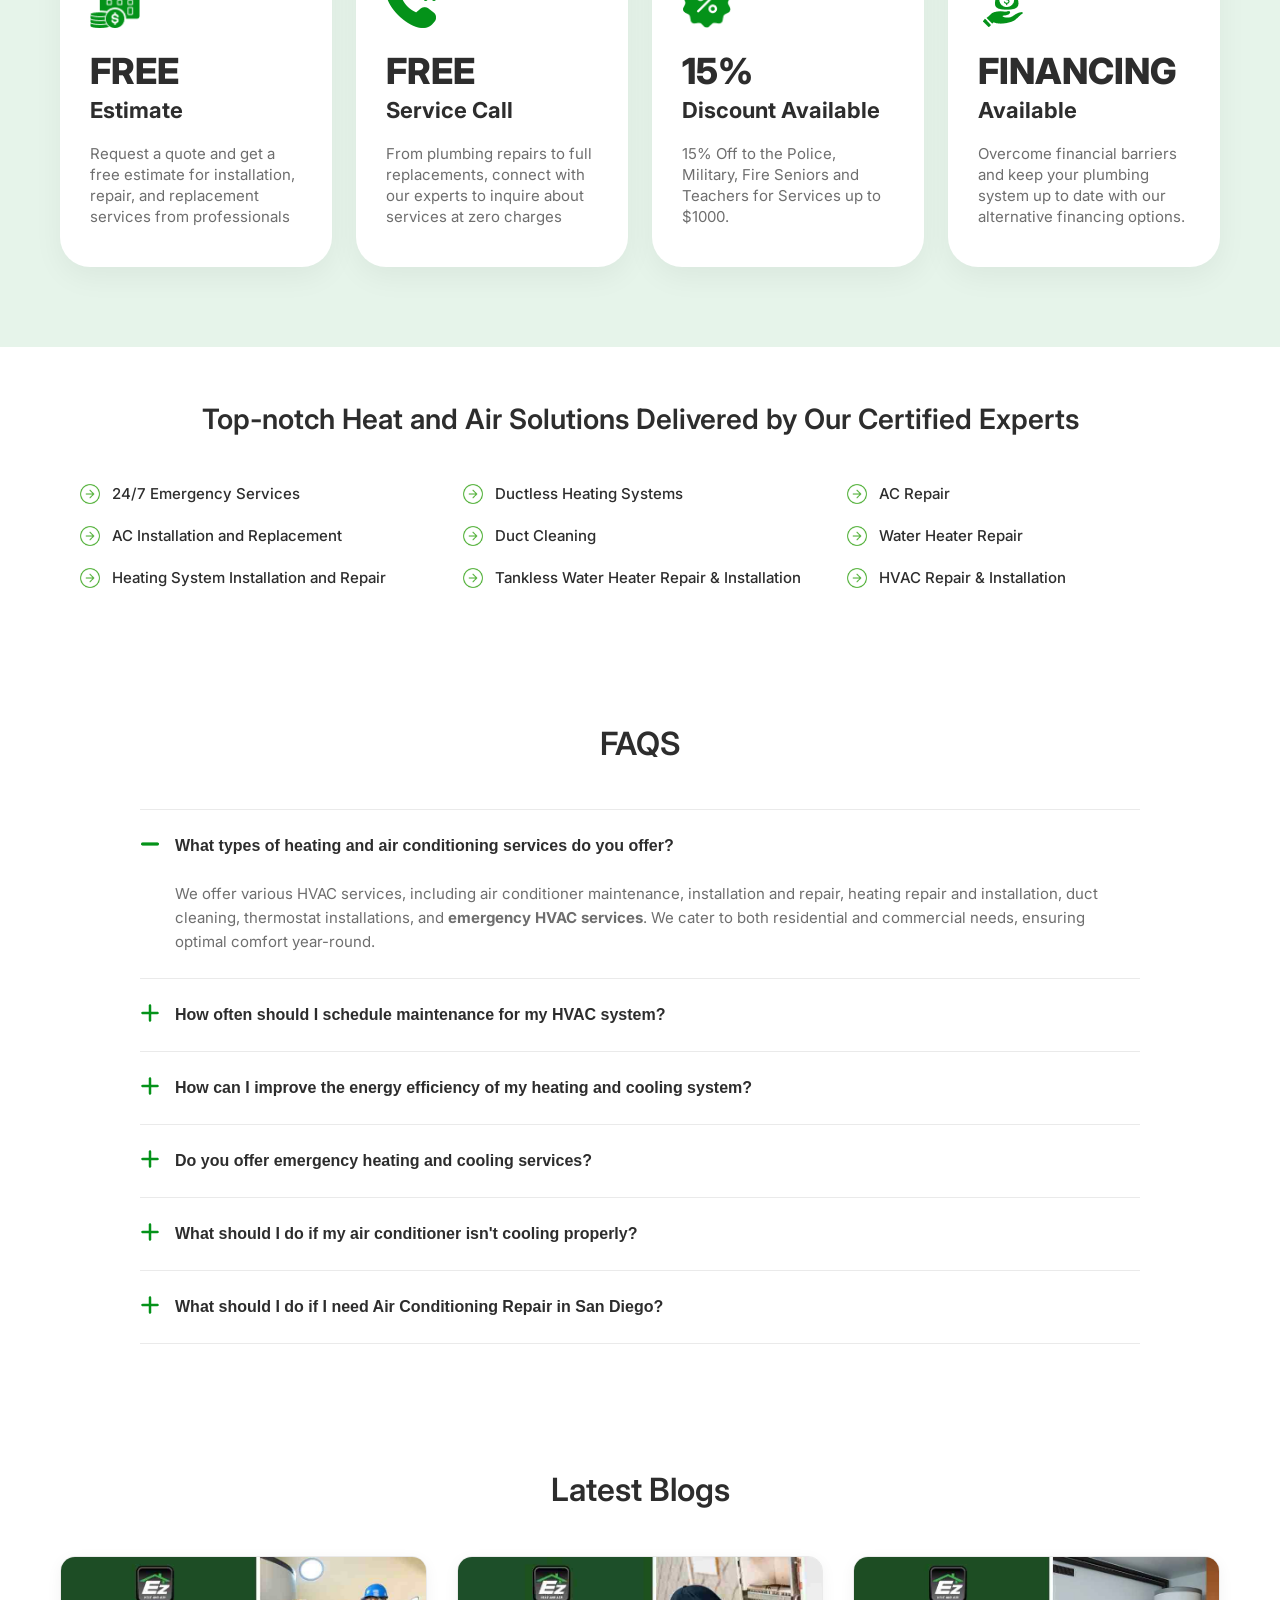
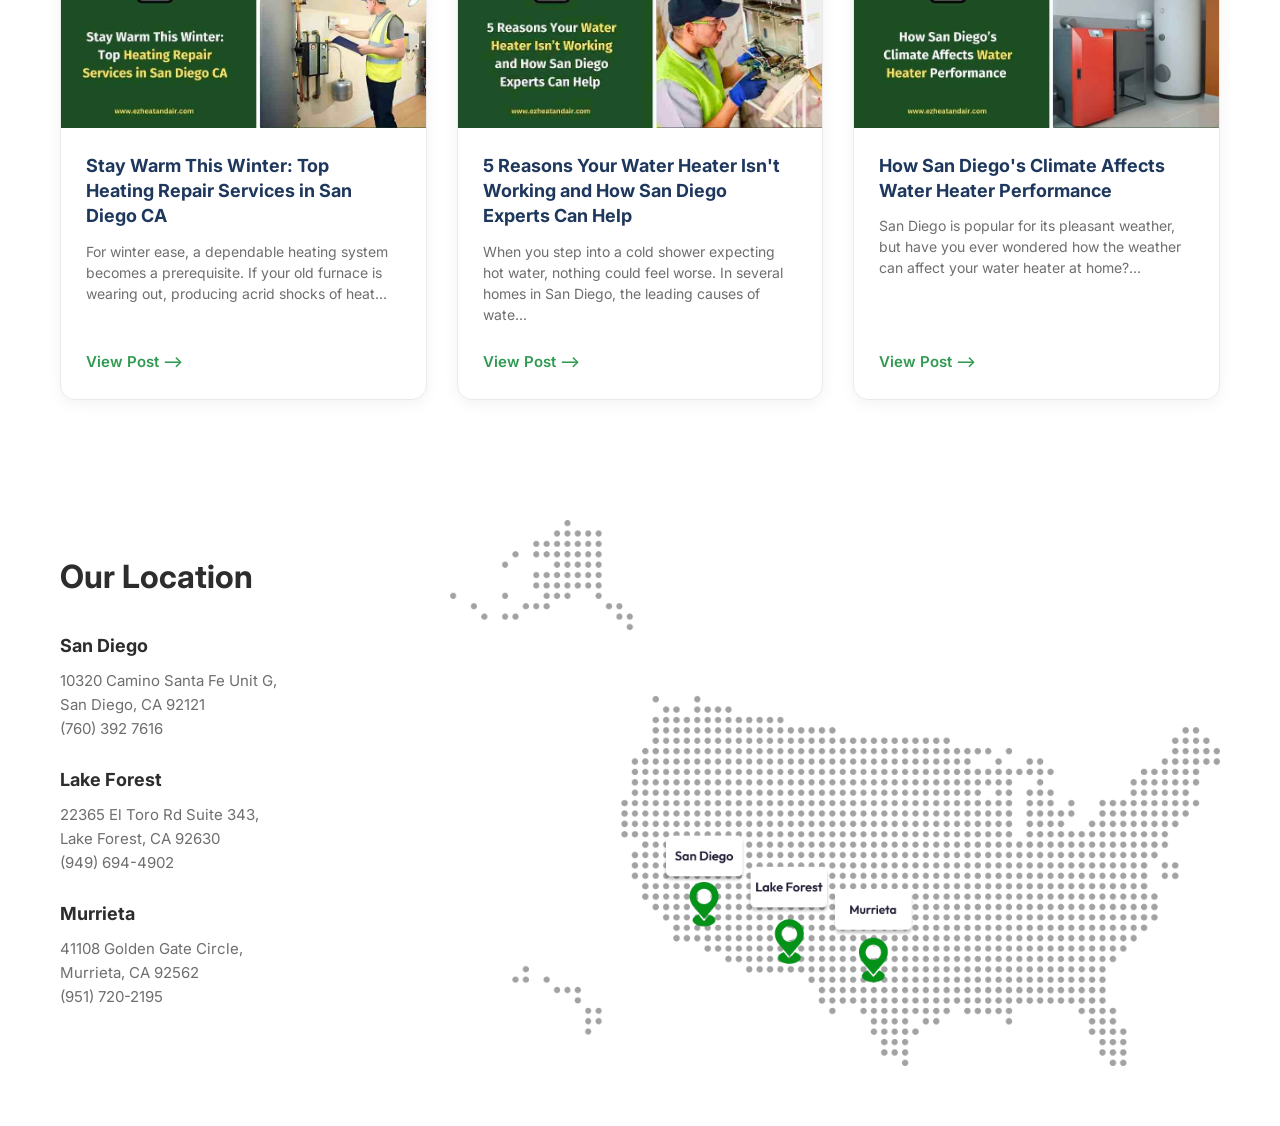
==== commit ac43a102: "Added new section" ====
--- a/index.html
+++ b/index.html
@@ -428,6 +428,316 @@
       </div>
     </section>
 
+    <!-- Certified Experts Section -->
+    <section class="certified-experts-section">
+      <div class="mirror-container">
+        <h2 class="experts-title">
+          Top-notch Heat and Air Solutions Delivered by Our Certified Experts
+        </h2>
+        <div class="experts-grid">
+          <!-- Column 1 -->
+          <ul class="experts-list">
+            <li>
+              <img
+                src="assets/images/service-right-icon.png"
+                alt=""
+                class="expert-icon"
+              />
+              24/7 Emergency Services
+            </li>
+            <li>
+              <img
+                src="assets/images/service-right-icon.png"
+                alt=""
+                class="expert-icon"
+              />
+              AC Installation and Replacement
+            </li>
+            <li>
+              <img
+                src="assets/images/service-right-icon.png"
+                alt=""
+                class="expert-icon"
+              />
+              Heating System Installation and Repair
+            </li>
+          </ul>
+          <!-- Column 2 -->
+          <ul class="experts-list">
+            <li>
+              <img
+                src="assets/images/service-right-icon.png"
+                alt=""
+                class="expert-icon"
+              />
+              Ductless Heating Systems
+            </li>
+            <li>
+              <img
+                src="assets/images/service-right-icon.png"
+                alt=""
+                class="expert-icon"
+              />
+              Duct Cleaning
+            </li>
+            <li>
+              <img
+                src="assets/images/service-right-icon.png"
+                alt=""
+                class="expert-icon"
+              />
+              Tankless Water Heater Repair &amp; Installation
+            </li>
+          </ul>
+          <!-- Column 3 -->
+          <ul class="experts-list">
+            <li>
+              <img
+                src="assets/images/service-right-icon.png"
+                alt=""
+                class="expert-icon"
+              />
+              AC Repair
+            </li>
+            <li>
+              <img
+                src="assets/images/service-right-icon.png"
+                alt=""
+                class="expert-icon"
+              />
+              Water Heater Repair
+            </li>
+            <li>
+              <img
+                src="assets/images/service-right-icon.png"
+                alt=""
+                class="expert-icon"
+              />
+              HVAC Repair &amp; Installation
+            </li>
+          </ul>
+        </div>
+      </div>
+    </section>
+
+    <!-- FAQs Section -->
+    <section class="faqs-section">
+      <div class="mirror-container">
+        <h2 class="faqs-title">FAQS</h2>
+        <div class="faqs-accordion">
+          <!-- FAQ 1 -->
+          <div class="faq-item active">
+            <button class="faq-question">
+              <span class="faq-icon"
+                ><img src="assets/images/less.png" alt="-"
+              /></span>
+              What types of heating and air conditioning services do you offer?
+            </button>
+            <div class="faq-answer">
+              <p>
+                We offer various HVAC services, including air conditioner
+                maintenance, installation and repair, heating repair and
+                installation, duct cleaning, thermostat installations, and
+                <strong>emergency HVAC services</strong>. We cater to both
+                residential and commercial needs, ensuring optimal comfort
+                year-round.
+              </p>
+            </div>
+          </div>
+          <!-- FAQ 2 -->
+          <div class="faq-item">
+            <button class="faq-question">
+              <span class="faq-icon"
+                ><img src="assets/images/pluse.png" alt="+"
+              /></span>
+              How often should I schedule maintenance for my HVAC system?
+            </button>
+            <div class="faq-answer">
+              <p>
+                It is recommended to schedule maintenance at least once a year.
+                Regular maintenance depends on usage and the specifics of your
+                system.
+              </p>
+            </div>
+          </div>
+          <!-- FAQ 3 -->
+          <div class="faq-item">
+            <button class="faq-question">
+              <span class="faq-icon"
+                ><img src="assets/images/pluse.png" alt="+"
+              /></span>
+              How can I improve the energy efficiency of my heating and cooling
+              system?
+            </button>
+            <div class="faq-answer">
+              <p>
+                You can improve energy efficiency by regularly changing air
+                filters, sealing ductwork, upgrading to a smart thermostat, and
+                ensuring your system is well-maintained.
+              </p>
+            </div>
+          </div>
+          <!-- FAQ 4 -->
+          <div class="faq-item">
+            <button class="faq-question">
+              <span class="faq-icon"
+                ><img src="assets/images/pluse.png" alt="+"
+              /></span>
+              Do you offer emergency heating and cooling services?
+            </button>
+            <div class="faq-answer">
+              <p>
+                Yes, we provide 24/7 emergency repair services to ensure you are
+                never left without heating or cooling when you need it most.
+              </p>
+            </div>
+          </div>
+          <!-- FAQ 5 -->
+          <div class="faq-item">
+            <button class="faq-question">
+              <span class="faq-icon"
+                ><img src="assets/images/pluse.png" alt="+"
+              /></span>
+              What should I do if my air conditioner isn't cooling properly?
+            </button>
+            <div class="faq-answer">
+              <p>
+                Check your thermostat settings and air filters first. If the
+                problem persists, contact our certified technicians for
+                professional diagnosis and repair.
+              </p>
+            </div>
+          </div>
+          <!-- FAQ 6 -->
+          <div class="faq-item">
+            <button class="faq-question">
+              <span class="faq-icon"
+                ><img src="assets/images/pluse.png" alt="+"
+              /></span>
+              What should I do if I need Air Conditioning Repair in San Diego?
+            </button>
+            <div class="faq-answer">
+              <p>
+                Simply give us a call or book an appointment online, and our
+                experts will promptly address and repair any issues with your
+                air conditioning system in San Diego.
+              </p>
+            </div>
+          </div>
+        </div>
+      </div>
+    </section>
+
+    <!-- Latest Blogs Section -->
+    <section class="latest-blogs-section">
+      <div class="mirror-container">
+        <h2 class="blogs-title">Latest Blogs</h2>
+        <div class="blogs-grid">
+          <!-- Blog Card 1 -->
+          <div class="blog-card">
+            <img
+              src="assets/images/blog-heating-repair.jpg"
+              alt="Stay Warm This Winter: Top Heating Repair Services in San Diego CA"
+              class="blog-img"
+            />
+            <div class="blog-content">
+              <h3 class="blog-post-title">
+                Stay Warm This Winter: Top Heating Repair Services in San Diego
+                CA
+              </h3>
+              <p class="blog-post-desc">
+                For winter ease, a dependable heating system becomes a
+                prerequisite. If your old furnace is wearing out, producing
+                acrid shocks of heat...
+              </p>
+              <a href="#" class="blog-link">View Post &longrightarrow;</a>
+            </div>
+          </div>
+          <!-- Blog Card 2 -->
+          <div class="blog-card">
+            <img
+              src="assets/images/blog-water-heater-1.jpg"
+              alt="5 Reasons Your Water Heater Isn't Working and How San Diego Experts Can Help"
+              class="blog-img"
+            />
+            <div class="blog-content">
+              <h3 class="blog-post-title">
+                5 Reasons Your Water Heater Isn't Working and How San Diego
+                Experts Can Help
+              </h3>
+              <p class="blog-post-desc">
+                When you step into a cold shower expecting hot water, nothing
+                could feel worse. In several homes in San Diego, the leading
+                causes of wate...
+              </p>
+              <a href="#" class="blog-link">View Post &longrightarrow;</a>
+            </div>
+          </div>
+          <!-- Blog Card 3 -->
+          <div class="blog-card">
+            <img
+              src="assets/images/blog-water-heater-2.jpg"
+              alt="How San Diego's Climate Affects Water Heater Performance"
+              class="blog-img"
+            />
+            <div class="blog-content">
+              <h3 class="blog-post-title">
+                How San Diego's Climate Affects Water Heater Performance
+              </h3>
+              <p class="blog-post-desc">
+                San Diego is popular for its pleasant weather, but have you ever
+                wondered how the weather can affect your water heater at
+                home?...
+              </p>
+              <a href="#" class="blog-link">View Post &longrightarrow;</a>
+            </div>
+          </div>
+        </div>
+      </div>
+    </section>
+
+    <!-- Location Section -->
+    <section class="location-section">
+      <div class="mirror-container">
+        <div class="location-row">
+          <div class="location-content">
+            <h2 class="location-title">Our Location</h2>
+
+            <div class="location-item">
+              <h3 class="loc-name">San Diego</h3>
+              <p class="loc-address">
+                10320 Camino Santa Fe Unit G,<br />San Diego, CA 92121<br />(760)
+                392 7616
+              </p>
+            </div>
+
+            <div class="location-item">
+              <h3 class="loc-name">Lake Forest</h3>
+              <p class="loc-address">
+                22365 El Toro Rd Suite 343,<br />Lake Forest, CA 92630<br />(949)
+                694-4902
+              </p>
+            </div>
+
+            <div class="location-item">
+              <h3 class="loc-name">Murrieta</h3>
+              <p class="loc-address">
+                41108 Golden Gate Circle,<br />Murrieta, CA 92562<br />(951)
+                720-2195
+              </p>
+            </div>
+          </div>
+          <div class="location-map-wrap">
+            <img
+              src="assets/images/location-map.png"
+              alt="Service Areas Map"
+              class="location-map-img"
+            />
+          </div>
+        </div>
+      </div>
+    </section>
+
     <!-- Bottom Sticky Contact Bar -->
     <div class="bottom-sticky-bar">
       <div class="container sticky-container">
--- a/css/style.css
+++ b/css/style.css
@@ -535,6 +535,52 @@
     z-index: 3;
 }
 
+/* Certified Experts Section */
+.certified-experts-section {
+    padding: 50px 0;
+    background-color: #FFFFFF;
+}
+
+.experts-title {
+    font-size: 28px;
+    font-weight: 600;
+    color: #2D2D2D;
+    text-align: center;
+    margin-bottom: 40px;
+}
+
+.experts-grid {
+    display: flex;
+    justify-content: space-between;
+    gap: 30px;
+    max-width: 1300px;
+    margin: 0 auto;
+    padding: 0 20px;
+}
+
+.experts-list {
+    list-style: none;
+    padding: 0;
+    margin: 0;
+    flex: 1;
+}
+
+.experts-list li {
+    display: flex;
+    align-items: center;
+    font-size: 15px;
+    color: #2D2D2D;
+    margin-bottom: 18px;
+    font-weight: 500;
+}
+
+.expert-icon {
+    width: 20px;
+    height: 20px;
+    margin-right: 12px;
+    flex-shrink: 0;
+}
+
 /* Service Cards Section Mirroring */
 .service-cards-section {
     margin-top: 40px;
@@ -644,7 +690,230 @@
     margin: 0;
 }
 
+/* Latest Blogs Section */
+.latest-blogs-section {
+    padding: 60px 0;
+    background-color: #FFFFFF;
+}
+
+.blogs-title {
+    font-size: 32px;
+    font-weight: 600;
+    color: #2D2D2D;
+    text-align: center;
+    margin-bottom: 40px;
+}
+
+.blogs-grid {
+    display: grid;
+    grid-template-columns: repeat(3, 1fr);
+    gap: 30px;
+    max-width: 1200px;
+    margin: 0 auto;
+}
+
+.blog-card {
+    background-color: #FFFFFF;
+    border: 1px solid #EAEAEA;
+    border-radius: 15px;
+    overflow: hidden;
+    box-shadow: 0 4px 15px rgba(0, 0, 0, 0.05);
+    display: flex;
+    flex-direction: column;
+}
+
+.blog-img {
+    width: 100%;
+    height: auto;
+    object-fit: cover;
+}
+
+.blog-content {
+    padding: 25px;
+    flex-grow: 1;
+    display: flex;
+    flex-direction: column;
+}
+
+.blog-post-title {
+    font-size: 18px;
+    font-weight: 700;
+    color: #1E375C;
+    margin-bottom: 12px;
+    line-height: 1.4;
+}
+
+.blog-post-desc {
+    font-size: 14px;
+    color: #6E6E6E;
+    line-height: 1.5;
+    margin-bottom: 25px;
+    flex-grow: 1;
+}
+
+.blog-link {
+    font-size: 15px;
+    font-weight: 600;
+    color: #319A52;
+    text-decoration: none;
+    display: inline-flex;
+    align-items: center;
+}
+
+.blog-link:hover {
+    color: #287a41;
+}
+
+@media (max-width: 992px) {
+    .blogs-grid {
+        grid-template-columns: repeat(2, 1fr);
+    }
+}
+
+@media (max-width: 768px) {
+    .blogs-grid {
+        grid-template-columns: 1fr;
+    }
+}
+
+/* FAQs Section */
+.faqs-section {
+    padding: 60px 0;
+    background-color: #FFFFFF;
+}
+
+.faqs-title {
+    font-size: 32px;
+    font-weight: 600;
+    color: #2D2D2D;
+    text-align: center;
+    margin-bottom: 40px;
+}
+
+.faqs-accordion {
+    max-width: 1000px;
+    margin: 0 auto;
+    border-top: 1px solid #EAEAEA;
+}
+
+.faq-item {
+    border-bottom: 1px solid #EAEAEA;
+}
+
+.faq-question {
+    width: 100%;
+    text-align: left;
+    background: none;
+    border: none;
+    padding: 24px 0;
+    font-size: 16px;
+    font-weight: 600;
+    color: #2D2D2D;
+    cursor: pointer;
+    display: flex;
+    align-items: center;
+    transition: color 0.3s;
+}
+
+.faq-icon {
+    font-size: 24px;
+    font-weight: 400;
+    color: #319A52;
+    margin-right: 15px;
+    width: 20px;
+    text-align: center;
+    line-height: 1;
+    display: inline-block;
+}
+
+.faq-answer {
+    max-height: 0;
+    overflow: hidden;
+    transition: max-height 0.4s ease-out;
+}
+
+.faq-item.active .faq-answer {
+    max-height: 500px;
+}
+
+.faq-answer p {
+    font-size: 15px;
+    line-height: 1.6;
+    color: #6E6E6E;
+    padding: 0 0 24px 35px;
+    margin: 0;
+}
+
 /* Old classes removed for Mirror Rebuild */
+
+/* Location Section */
+.location-section {
+    padding: 60px 0;
+    background-color: #FFFFFF;
+}
+
+.location-row {
+    display: flex;
+    justify-content: space-between;
+    align-items: center;
+    gap: 40px;
+    max-width: 1200px;
+    margin: 0 auto;
+}
+
+.location-content {
+    flex: 0 0 350px;
+}
+
+.location-title {
+    font-size: 32px;
+    font-weight: 700;
+    color: #2D2D2D;
+    margin-bottom: 30px;
+}
+
+.location-item {
+    margin-bottom: 25px;
+}
+
+.loc-name {
+    font-size: 18px;
+    font-weight: 700;
+    color: #2D2D2D;
+    margin-bottom: 8px;
+}
+
+.loc-address {
+    font-size: 15px;
+    color: #6E6E6E;
+    line-height: 1.6;
+    margin: 0;
+}
+
+.location-map-wrap {
+    flex: 1;
+    display: flex;
+    justify-content: center;
+    align-items: center;
+}
+
+.location-map-img {
+    width: 100%;
+    height: auto;
+    max-width: 800px;
+    object-fit: contain;
+}
+
+@media (max-width: 992px) {
+    .location-row {
+        flex-direction: column;
+    }
+
+    .location-content {
+        flex: 0 0 100%;
+        max-width: 100%;
+    }
+}
 
 /* Bottom Sticky Bar */
 .bottom-sticky-bar {
@@ -892,6 +1161,21 @@
         text-align: center;
     }
 
+    /* Certified Experts Mobile */
+    .certified-experts-section {
+        padding: 40px 0;
+    }
+
+    .experts-title {
+        font-size: 24px;
+        margin-bottom: 30px;
+    }
+
+    .experts-grid {
+        flex-direction: column;
+        gap: 20px;
+    }
+
     /* Service Cards Mobile */
     .service-cards-grid {
         grid-template-columns: 1fr;
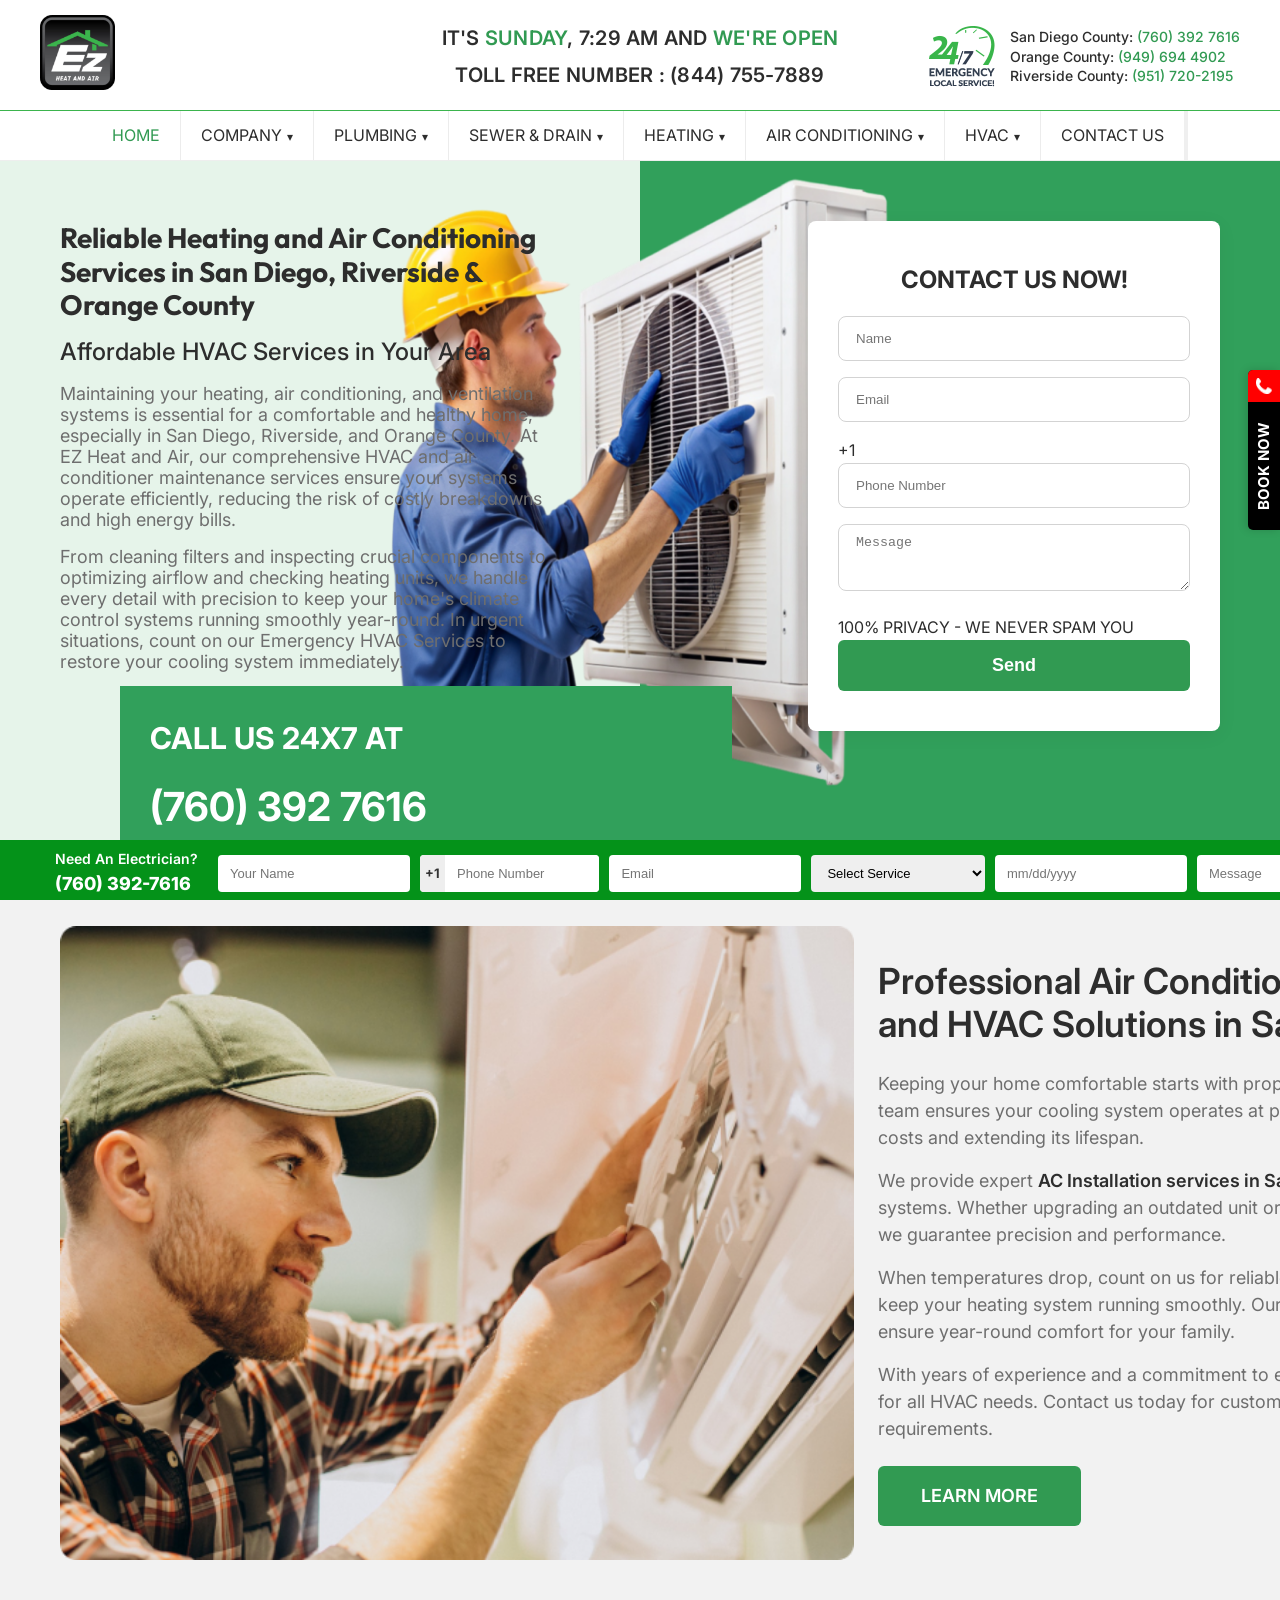
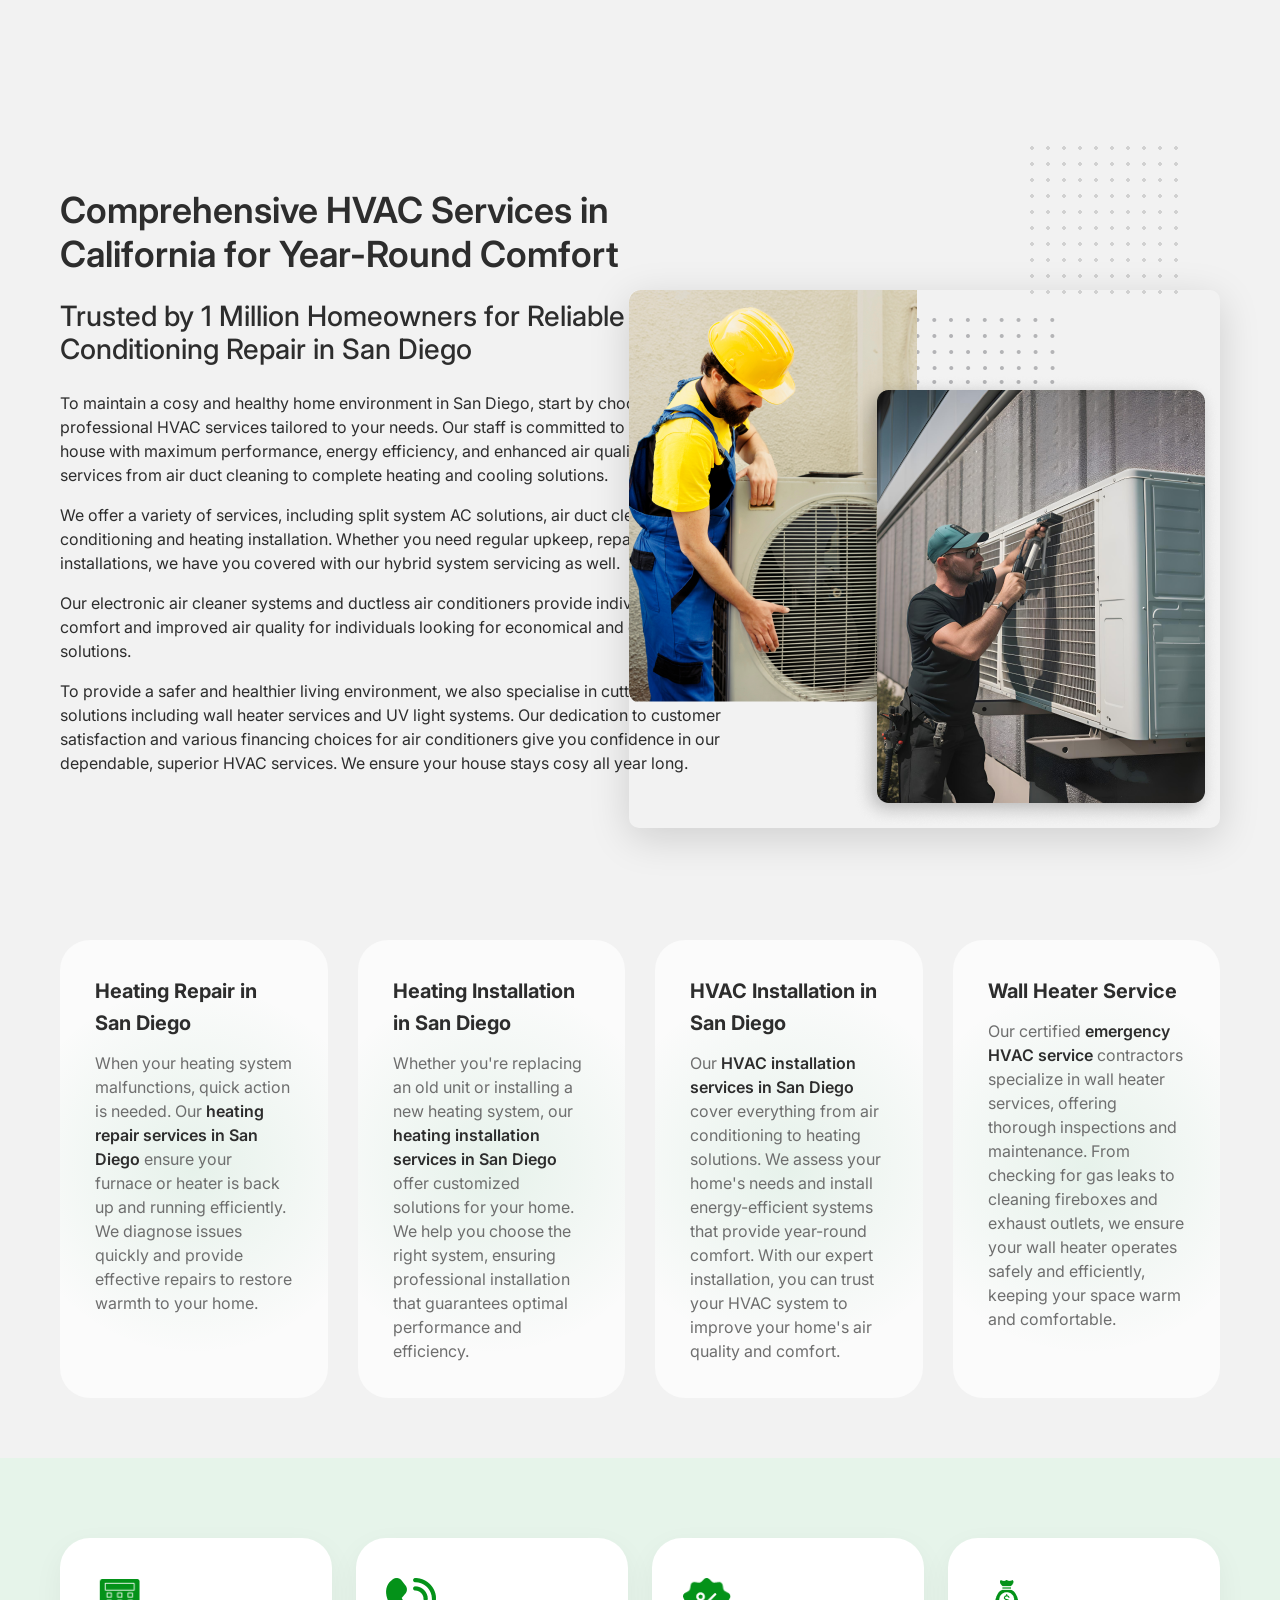
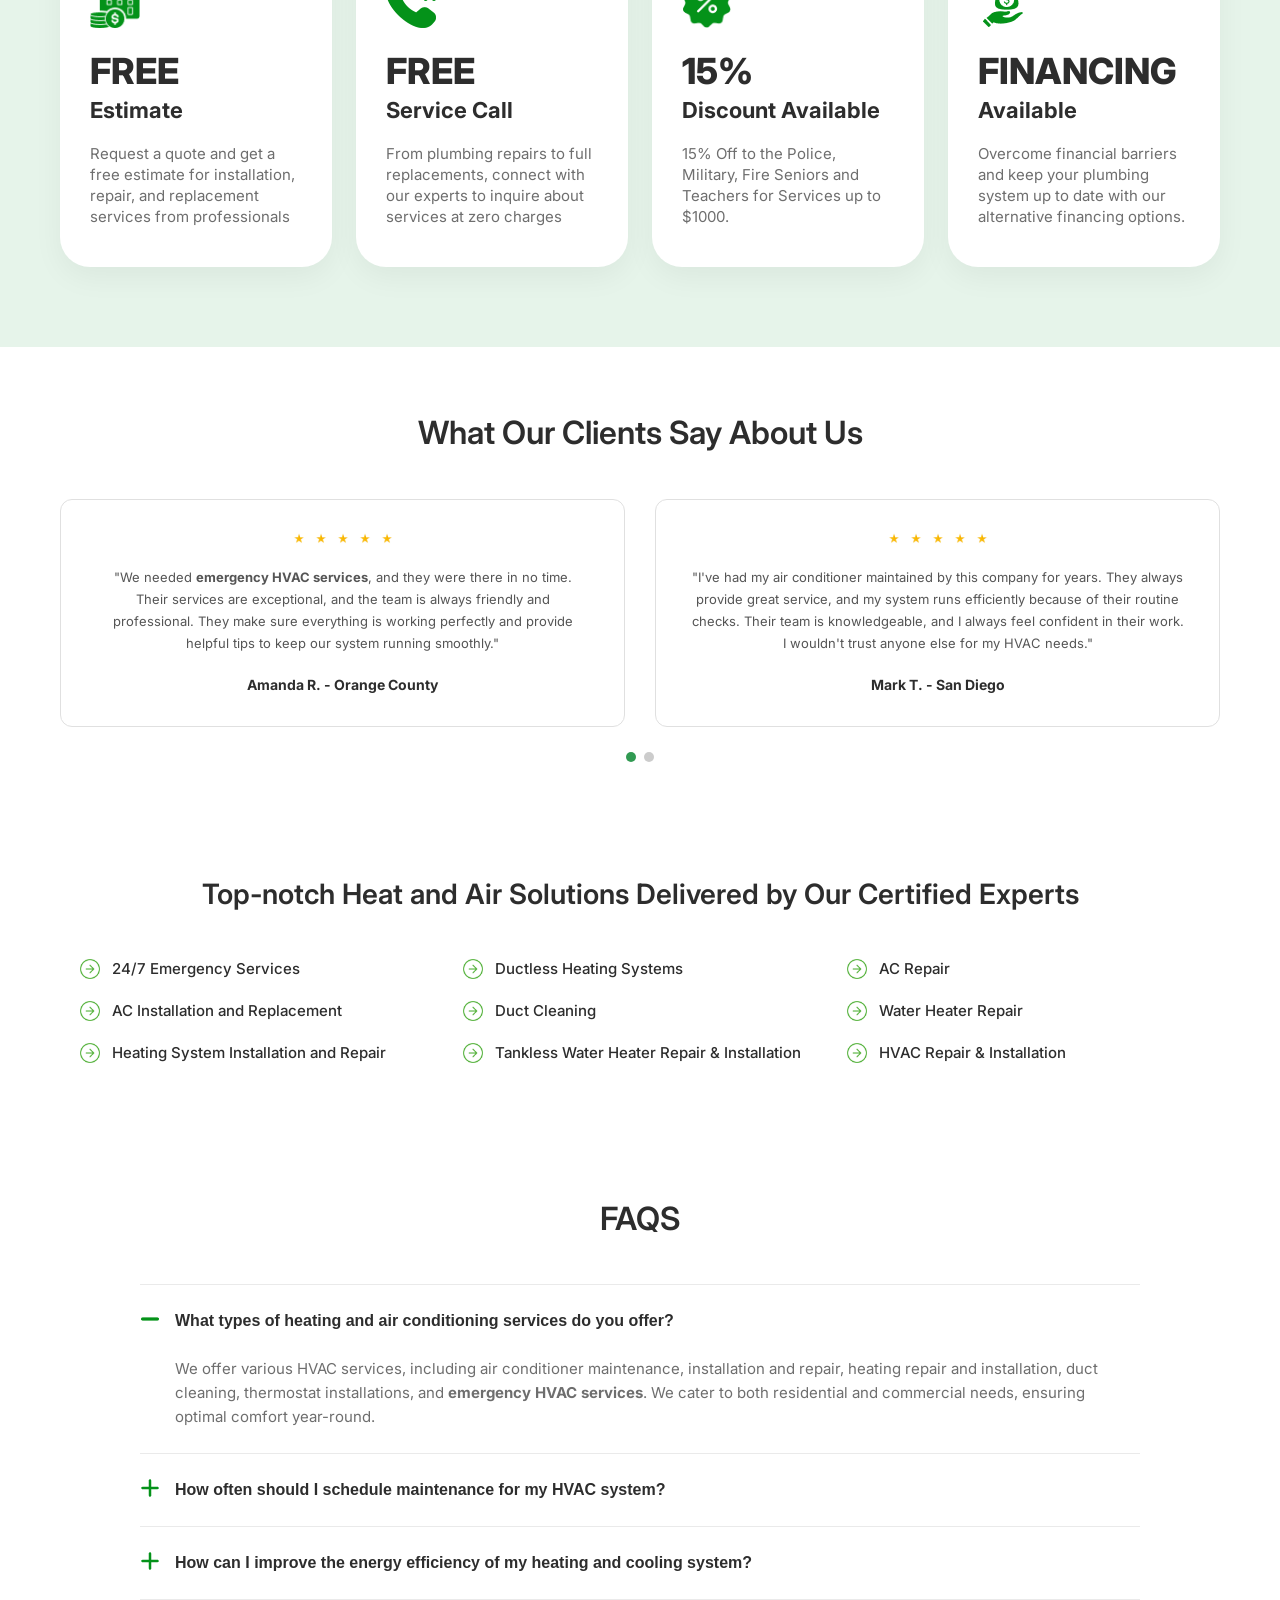
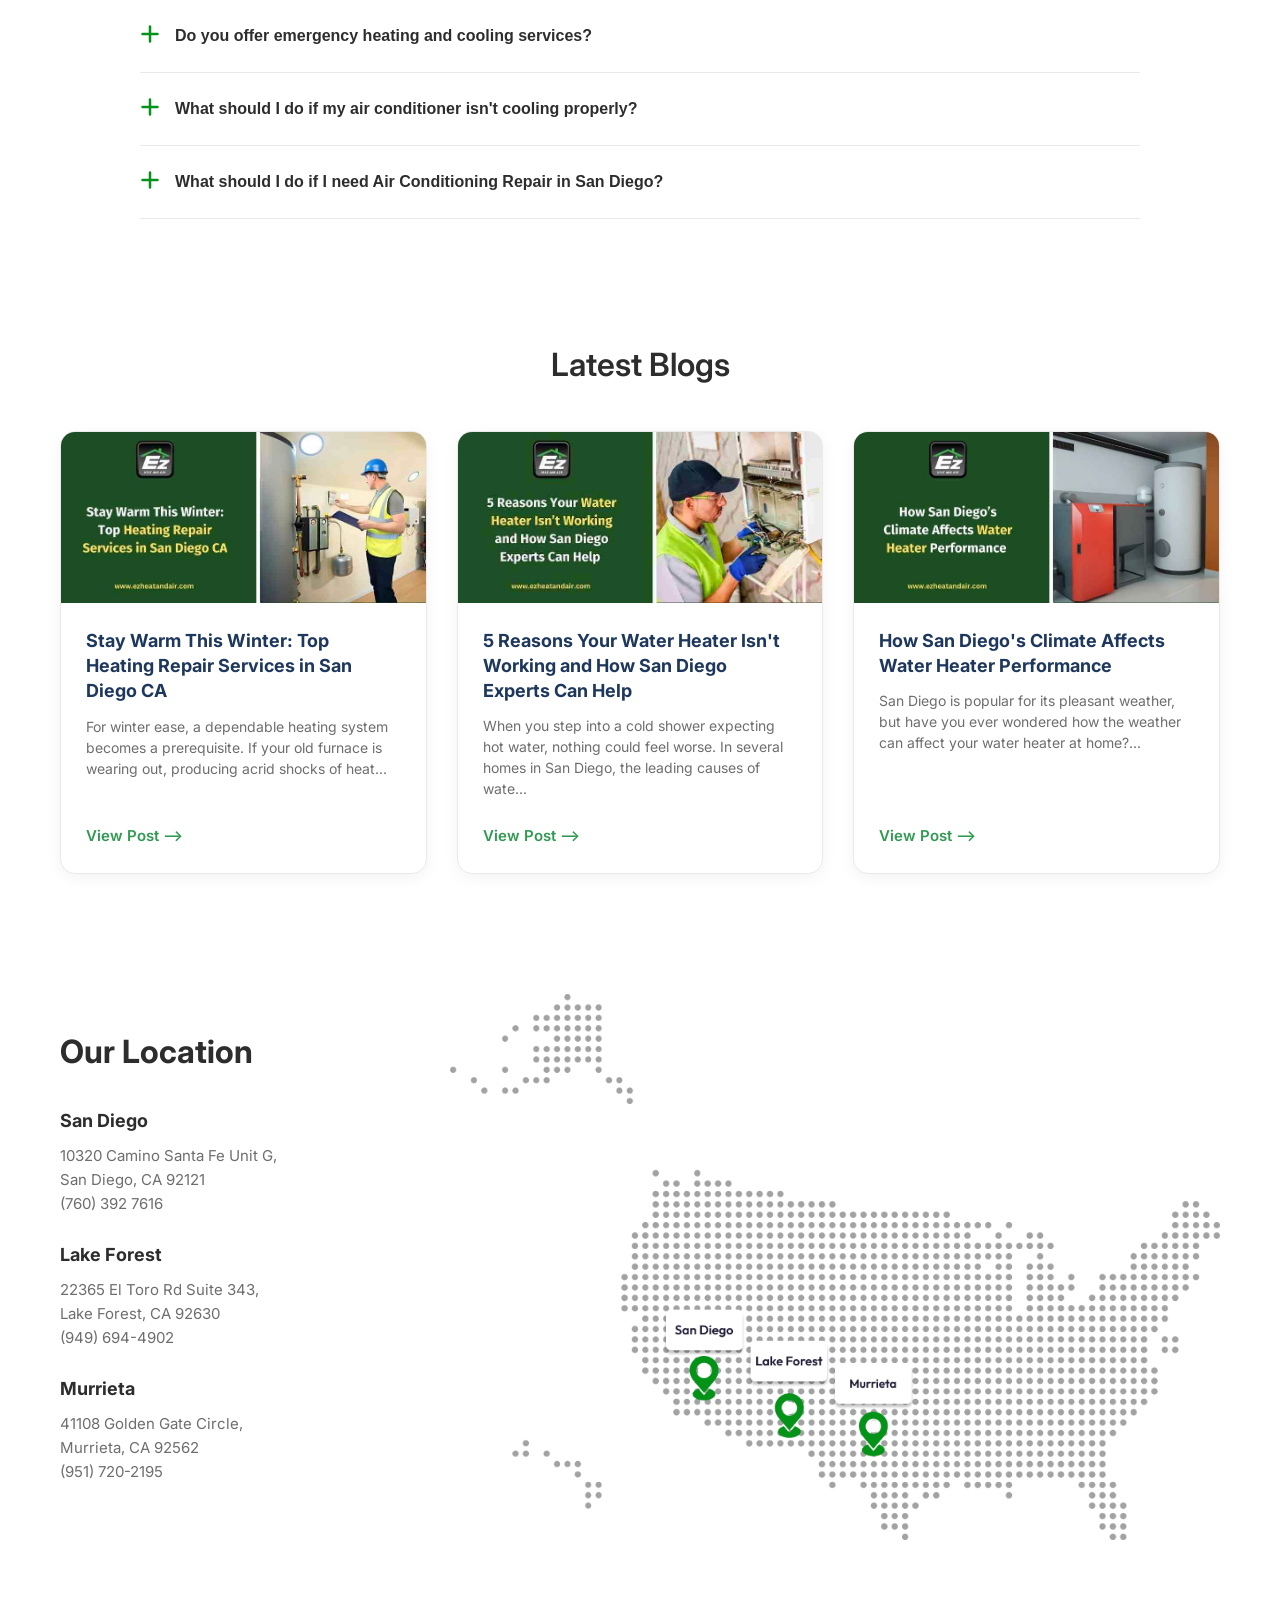
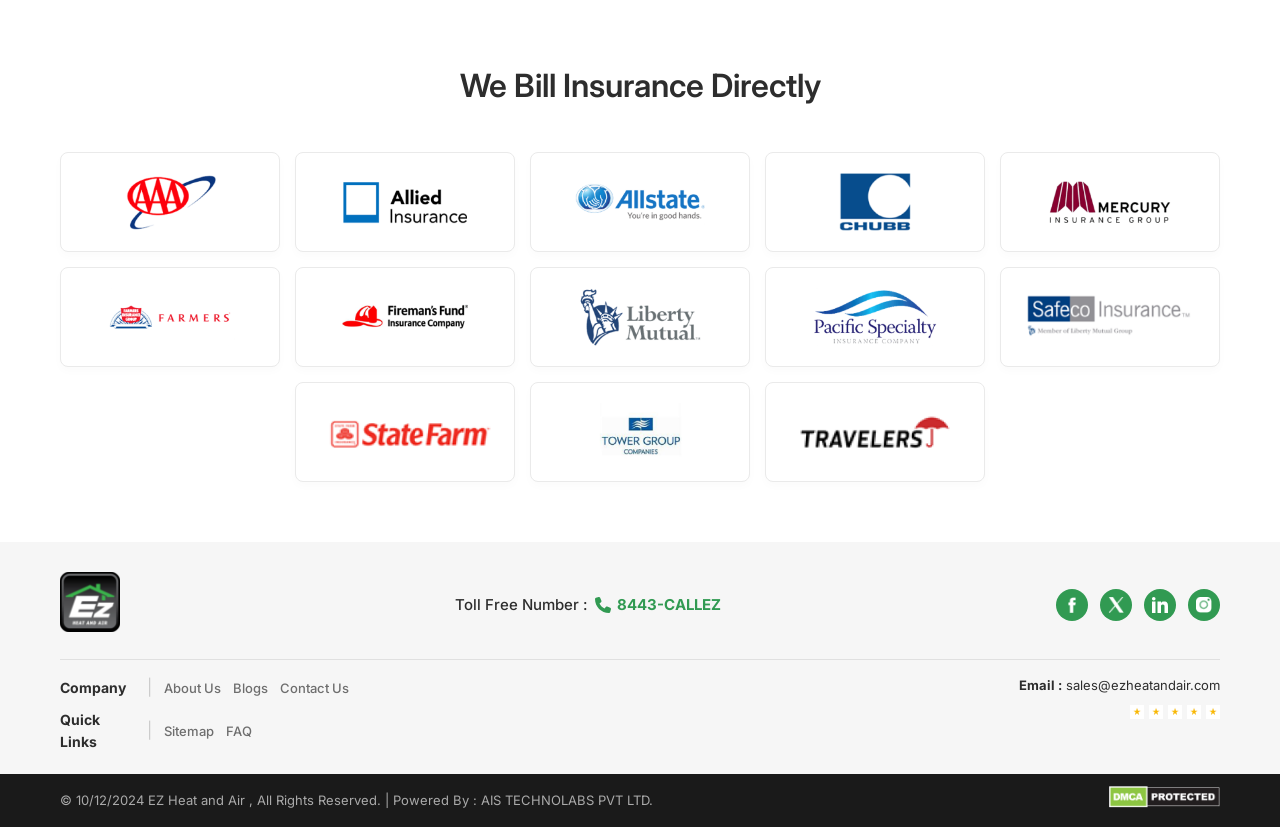
==== commit 1be194a6: "Added new section" ====
--- a/index.html
+++ b/index.html
@@ -23,6 +23,17 @@
     <link rel="stylesheet" href="css/style.css" />
   </head>
   <body>
+    <!-- Floating Book Now Tab -->
+    <div class="mirror-floating-tab">
+      <div class="tab-icon-red">
+        <img
+          src="assets/images/phone-icons.webp"
+          alt="Phone"
+          style="width: 16px; height: 16px"
+        />
+      </div>
+      <div class="tab-text-vertical">BOOK NOW</div>
+    </div>
     <header id="site-header" class="main-header">
       <!-- Top Bar -->
       <div class="top-bar">
@@ -189,11 +200,6 @@
           class="mirror-technician-img"
         />
       </div>
-      <!-- Floating Tab -->
-      <div class="mirror-floating-tab">
-        <div class="tab-icon-red"><i class="fas fa-phone-alt"></i></div>
-        <div class="tab-text-vertical">BOOK NOW</div>
-      </div>
     </section>
 
     <!-- Solutions Section (Mirror Rebuild) -->
@@ -424,6 +430,88 @@
               date with our alternative financing options.
             </p>
           </div>
+        </div>
+      </div>
+    </section>
+
+    <!-- What Our Clients Say About Us -->
+    <section class="testimonials-section">
+      <div class="mirror-container">
+        <h2 class="testimonials-title">What Our Clients Say About Us</h2>
+        <div class="testimonials-carousel">
+          <div class="testimonials-track">
+            <!-- Card 1 -->
+            <div class="testimonial-card">
+              <div class="testimonial-stars">
+                <img src="assets/images/star.jpg" alt="star" />
+                <img src="assets/images/star.jpg" alt="star" />
+                <img src="assets/images/star.jpg" alt="star" />
+                <img src="assets/images/star.jpg" alt="star" />
+                <img src="assets/images/star.jpg" alt="star" />
+              </div>
+              <p class="testimonial-text">
+                "We needed <strong>emergency HVAC services</strong>, and they
+                were there in no time. Their services are exceptional, and the
+                team is always friendly and professional. They make sure
+                everything is working perfectly and provide helpful tips to keep
+                our system running smoothly."
+              </p>
+              <p class="testimonial-author">Amanda R. - Orange County</p>
+            </div>
+            <!-- Card 2 -->
+            <div class="testimonial-card">
+              <div class="testimonial-stars">
+                <img src="assets/images/star.jpg" alt="star" />
+                <img src="assets/images/star.jpg" alt="star" />
+                <img src="assets/images/star.jpg" alt="star" />
+                <img src="assets/images/star.jpg" alt="star" />
+                <img src="assets/images/star.jpg" alt="star" />
+              </div>
+              <p class="testimonial-text">
+                "I've had my air conditioner maintained by this company for
+                years. They always provide great service, and my system runs
+                efficiently because of their routine checks. Their team is
+                knowledgeable, and I always feel confident in their work. I
+                wouldn't trust anyone else for my HVAC needs."
+              </p>
+              <p class="testimonial-author">Mark T. - San Diego</p>
+            </div>
+            <!-- Card 3 -->
+            <div class="testimonial-card">
+              <div class="testimonial-stars">
+                <img src="assets/images/star.jpg" alt="star" />
+                <img src="assets/images/star.jpg" alt="star" />
+                <img src="assets/images/star.jpg" alt="star" />
+                <img src="assets/images/star.jpg" alt="star" />
+                <img src="assets/images/star.jpg" alt="star" />
+              </div>
+              <p class="testimonial-text">
+                "Outstanding service from start to finish. They diagnosed the
+                issue with our furnace quickly and had it repaired the same day.
+                Very impressed with their professionalism and fair pricing.
+                Highly recommend to anyone in the area!"
+              </p>
+              <p class="testimonial-author">Sarah L. - Los Angeles</p>
+            </div>
+            <!-- Card 4 -->
+            <div class="testimonial-card">
+              <div class="testimonial-stars">
+                <img src="assets/images/star.jpg" alt="star" />
+                <img src="assets/images/star.jpg" alt="star" />
+                <img src="assets/images/star.jpg" alt="star" />
+                <img src="assets/images/star.jpg" alt="star" />
+                <img src="assets/images/star.jpg" alt="star" />
+              </div>
+              <p class="testimonial-text">
+                "Called them for a heating emergency during the coldest week of
+                the year and they showed up within an hour. The technician was
+                courteous, explained everything clearly, and got our heat
+                working again quickly. Great company!"
+              </p>
+              <p class="testimonial-author">James W. - Riverside</p>
+            </div>
+          </div>
+          <div class="testimonials-dots"></div>
         </div>
       </div>
     </section>
@@ -738,6 +826,156 @@
       </div>
     </section>
 
+    <!-- Insurance Section -->
+    <section class="insurance-section">
+      <div class="mirror-container">
+        <h2 class="insurance-title">We Bill Insurance Directly</h2>
+        <div class="insurance-grid">
+          <div class="insurance-logo-card">
+            <img src="assets/images/aaa.png" alt="AAA" />
+          </div>
+          <div class="insurance-logo-card">
+            <img
+              src="assets/images/allied-insurance.png"
+              alt="Allied Insurance"
+            />
+          </div>
+          <div class="insurance-logo-card">
+            <img src="assets/images/allstate.png" alt="Allstate" />
+          </div>
+          <div class="insurance-logo-card">
+            <img src="assets/images/chubb.png" alt="Chubb" />
+          </div>
+          <div class="insurance-logo-card">
+            <img src="assets/images/mercury.png" alt="Mercury" />
+          </div>
+          <div class="insurance-logo-card">
+            <img src="assets/images/farmers.png" alt="Farmers" />
+          </div>
+          <div class="insurance-logo-card">
+            <img src="assets/images/fireman-fund.png" alt="Fireman's Fund" />
+          </div>
+          <div class="insurance-logo-card">
+            <img src="assets/images/liberty-mutual.png" alt="Liberty Mutual" />
+          </div>
+          <div class="insurance-logo-card">
+            <img
+              src="assets/images/pacific-specialty.png"
+              alt="Pacific Specialty"
+            />
+          </div>
+          <div class="insurance-logo-card">
+            <img
+              src="assets/images/safeco-insurance.png"
+              alt="Safeco Insurance"
+            />
+          </div>
+          <div class="insurance-logo-card">
+            <img src="assets/images/state-farm.png" alt="State Farm" />
+          </div>
+          <div class="insurance-logo-card">
+            <img src="assets/images/tower-group.png" alt="Tower Group" />
+          </div>
+          <div class="insurance-logo-card">
+            <img src="assets/images/travelers.png" alt="Travelers" />
+          </div>
+        </div>
+      </div>
+    </section>
+
+    <!-- Footer Section -->
+    <footer class="site-footer">
+      <div class="mirror-container">
+        <!-- Top Row -->
+        <div class="footer-top">
+          <div class="footer-logo">
+            <img src="assets/images/ez-brand-logo.svg" alt="EZ Plumbing" />
+          </div>
+          <div class="footer-contact">
+            <span class="contact-label">Toll Free Number :</span>
+            <a href="tel:8443CALLEZ" class="contact-number">
+              <svg
+                width="16"
+                height="16"
+                fill="currentColor"
+                viewBox="0 0 512 512"
+              >
+                <path
+                  d="M164.9 24.6c-7.7-18.6-28-28.5-47.4-23.2l-88 24C12.1 30.2 0 46 0 64C0 311.4 200.6 512 448 512c18 0 33.8-12.1 38.6-29.5l24-88c5.3-19.4-4.6-39.7-23.2-47.4l-96-40c-16.3-6.8-35.2-2.1-46.3 11.6L304.7 368C234.3 334.7 177.3 277.7 144 207.3L193.3 167c13.7-11.2 18.4-30 11.6-46.3l-40-96z"
+                />
+              </svg>
+              8443-CALLEZ
+            </a>
+          </div>
+          <div class="footer-social">
+            <a href="#" class="social-icon"
+              ><img src="assets/images/facebook.png" alt="Facebook"
+            /></a>
+            <a href="#" class="social-icon"
+              ><img src="assets/images/twitter.png" alt="X"
+            /></a>
+            <a href="#" class="social-icon"
+              ><img src="assets/images/linkedin.svg" alt="LinkedIn"
+            /></a>
+            <a href="#" class="social-icon"
+              ><img src="assets/images/instagram.png" alt="Instagram"
+            /></a>
+          </div>
+        </div>
+
+        <hr class="footer-divider" />
+
+        <!-- Bottom Row -->
+        <div class="footer-bottom">
+          <div class="footer-links-wrap">
+            <div class="footer-link-group">
+              <span class="link-title">Company</span>
+              <span class="link-separator">|</span>
+              <div class="links-list">
+                <a href="#">About Us</a>
+                <a href="#">Blogs</a>
+                <a href="#">Contact Us</a>
+              </div>
+            </div>
+            <div class="footer-link-group">
+              <span class="link-title">Quick Links</span>
+              <span class="link-separator">|</span>
+              <div class="links-list">
+                <a href="#">Sitemap</a>
+                <a href="#">FAQ</a>
+              </div>
+            </div>
+          </div>
+          <div class="footer-email-stars">
+            <div class="footer-email">
+              <span class="email-label">Email :</span>
+              <a href="mailto:sales@ezheatandair.com">sales@ezheatandair.com</a>
+            </div>
+            <div class="footer-stars">
+              <img src="assets/images/star.jpg" alt="Star" />
+              <img src="assets/images/star.jpg" alt="Star" />
+              <img src="assets/images/star.jpg" alt="Star" />
+              <img src="assets/images/star.jpg" alt="Star" />
+              <img src="assets/images/star.jpg" alt="Star" />
+            </div>
+          </div>
+        </div>
+      </div>
+    </footer>
+
+    <!-- Copyright Footer Bar -->
+    <div class="copyright-bar">
+      <div class="mirror-container copyright-container">
+        <p class="copyright-text">
+          &copy; 10/12/2024 EZ Heat and Air , All Rights Reserved. | Powered By
+          : AIS TECHNOLABS PVT LTD.
+        </p>
+        <a href="#" class="dmca-badge">
+          <img src="assets/images/mca-protected.png" alt="DMCA Protected" />
+        </a>
+      </div>
+    </div>
+
     <!-- Bottom Sticky Contact Bar -->
     <div class="bottom-sticky-bar">
       <div class="container sticky-container">
--- a/css/style.css
+++ b/css/style.css
@@ -350,16 +350,19 @@
 
 /* Floating Tab Mirroring */
 .mirror-floating-tab {
-    position: absolute;
+    position: fixed;
     right: 0;
-    top: 282px;
-    width: 32px;
+    top: 50%;
+    transform: translateY(-50%);
+    z-index: 9999;
     background-color: #000;
-    color: #FFF;
-    z-index: 100;
+    color: #fff;
+    border-radius: 5px 0 0 5px;
     display: flex;
     flex-direction: column;
     align-items: center;
+    cursor: pointer;
+    box-shadow: -2px 0 8px rgba(0, 0, 0, 0.15);
 }
 
 .tab-icon-red {
@@ -369,6 +372,7 @@
     display: flex;
     justify-content: center;
     align-items: center;
+    border-radius: 5px 0 0 0;
 }
 
 .tab-text-vertical {
@@ -690,6 +694,94 @@
     margin: 0;
 }
 
+/* Testimonials Section */
+.testimonials-section {
+    padding: 60px 0;
+    background-color: #FFFFFF;
+}
+
+.testimonials-title {
+    font-size: 32px;
+    font-weight: 600;
+    color: #2D2D2D;
+    text-align: center;
+    margin-bottom: 40px;
+}
+
+.testimonials-carousel {
+    position: relative;
+    overflow: hidden;
+}
+
+.testimonials-track {
+    display: flex;
+    gap: 30px;
+    transition: transform 0.5s ease;
+}
+
+.testimonial-card {
+    flex: 0 0 calc(50% - 15px);
+    background: #FFFFFF;
+    border: 1px solid #E0E0E0;
+    border-radius: 12px;
+    padding: 30px 35px;
+    box-sizing: border-box;
+}
+
+.testimonial-stars {
+    display: flex;
+    gap: 4px;
+    justify-content: center;
+    margin-bottom: 18px;
+}
+
+.testimonial-stars img {
+    width: 18px;
+    height: 18px;
+}
+
+.testimonial-text {
+    font-size: 13px;
+    line-height: 1.7;
+    color: #555555;
+    text-align: center;
+    margin-bottom: 20px;
+}
+
+.testimonial-author {
+    font-size: 14px;
+    font-weight: 700;
+    color: #2D2D2D;
+    text-align: center;
+    margin: 0;
+}
+
+.testimonials-dots {
+    display: flex;
+    justify-content: center;
+    gap: 8px;
+    margin-top: 25px;
+}
+
+.testimonials-dots .dot {
+    width: 10px;
+    height: 10px;
+    border-radius: 50%;
+    background-color: #CCCCCC;
+    cursor: pointer;
+    transition: background-color 0.3s;
+}
+
+.testimonials-dots .dot.active {
+    background-color: #319A52;
+}
+
+@media (max-width: 768px) {
+    .testimonial-card {
+        flex: 0 0 100%;
+    }
+}
+
 /* Latest Blogs Section */
 .latest-blogs-section {
     padding: 60px 0;
@@ -913,6 +1005,254 @@
         flex: 0 0 100%;
         max-width: 100%;
     }
+}
+
+/* Insurance Section */
+.insurance-section {
+    padding: 60px 0;
+    background-color: #FFFFFF;
+}
+
+.insurance-title {
+    font-size: 32px;
+    font-weight: 600;
+    color: #2D2D2D;
+    text-align: center;
+    margin-bottom: 40px;
+}
+
+.insurance-grid {
+    display: flex;
+    flex-wrap: wrap;
+    justify-content: center;
+    gap: 15px;
+    max-width: 1200px;
+    margin: 0 auto;
+}
+
+.insurance-logo-card {
+    background-color: #FFFFFF;
+    border: 1px solid #EAEAEA;
+    border-radius: 8px;
+    width: 220px;
+    height: 100px;
+    display: flex;
+    align-items: center;
+    justify-content: center;
+    padding: 20px;
+    box-shadow: 0 4px 10px rgba(0, 0, 0, 0.02);
+    transition: transform 0.2s ease-in-out;
+}
+
+.insurance-logo-card:hover {
+    transform: translateY(-3px);
+}
+
+.insurance-logo-card img {
+    max-width: 100%;
+    max-height: 100%;
+    object-fit: contain;
+}
+
+/* Footer Section */
+.site-footer {
+    background-color: #f6f6f6;
+    padding: 30px 0 20px;
+}
+
+.footer-top {
+    display: flex;
+    justify-content: space-between;
+    align-items: center;
+    flex-wrap: wrap;
+    gap: 20px;
+    margin-bottom: 20px;
+}
+
+.footer-logo img {
+    height: 60px;
+    width: auto;
+}
+
+.footer-contact {
+    display: flex;
+    align-items: center;
+    font-size: 15px;
+    font-weight: 500;
+    color: #2D2D2D;
+}
+
+.contact-label {
+    margin-right: 8px;
+}
+
+.contact-number {
+    color: #319A52;
+    font-weight: 700;
+    text-decoration: none;
+    display: flex;
+    align-items: center;
+    gap: 6px;
+}
+
+.footer-social {
+    display: flex;
+    gap: 12px;
+}
+
+.social-icon {
+    display: flex;
+    align-items: center;
+    justify-content: center;
+    width: 32px;
+    height: 32px;
+    background-color: #319A52;
+    border-radius: 50%;
+    transition: opacity 0.2s, transform 0.2s;
+    text-decoration: none;
+}
+
+.social-icon:hover {
+    opacity: 0.85;
+    transform: translateY(-2px);
+}
+
+.social-icon img {
+    width: 16px;
+    height: 16px;
+    object-fit: contain;
+}
+
+.footer-divider {
+    border: none;
+    border-top: 1px solid #E0E0E0;
+    margin: 0 0 15px 0;
+}
+
+.footer-bottom {
+    display: flex;
+    justify-content: space-between;
+    align-items: flex-start;
+    flex-wrap: wrap;
+    gap: 20px;
+}
+
+.footer-links-wrap {
+    display: flex;
+    flex-direction: column;
+    gap: 8px;
+}
+
+.footer-link-group {
+    display: flex;
+    align-items: center;
+}
+
+.link-title {
+    font-size: 14px;
+    font-weight: 700;
+    color: #2D2D2D;
+    width: 75px;
+}
+
+.link-separator {
+    color: #CCCCCC;
+    margin: 0 12px;
+}
+
+.links-list {
+    display: flex;
+    gap: 12px;
+}
+
+.links-list a {
+    font-size: 13px;
+    font-weight: 500;
+    color: #6E6E6E;
+    text-decoration: none;
+}
+
+.links-list a:hover {
+    color: #319A52;
+}
+
+.footer-email-stars {
+    text-align: right;
+}
+
+.footer-email {
+    font-size: 13px;
+    margin-bottom: 5px;
+}
+
+.email-label {
+    font-weight: 700;
+    color: #2D2D2D;
+}
+
+.footer-email a {
+    color: #2D2D2D;
+    text-decoration: none;
+}
+
+.footer-stars img {
+    width: 14px;
+    height: 14px;
+    margin-left: 1px;
+}
+
+@media (max-width: 768px) {
+    .footer-top {
+        flex-direction: column;
+        justify-content: center;
+    }
+
+    .footer-bottom {
+        flex-direction: column;
+        align-items: center;
+    }
+
+    .footer-email-stars {
+        text-align: center;
+        margin-top: 15px;
+    }
+
+    .footer-link-group {
+        flex-direction: column;
+        align-items: center;
+        text-align: center;
+    }
+
+    .link-separator {
+        display: none;
+    }
+
+    .link-title {
+        margin-bottom: 4px;
+    }
+}
+
+/* Copyright Footer Bar */
+.copyright-bar {
+    background-color: #1a1a1a;
+    padding: 12px 0;
+}
+
+.copyright-container {
+    display: flex;
+    justify-content: space-between;
+    align-items: center;
+}
+
+.copyright-text {
+    color: #AAAAAA;
+    font-size: 13px;
+    margin: 0;
+}
+
+.dmca-badge img {
+    height: 22px;
+    width: auto;
 }
 
 /* Bottom Sticky Bar */
@@ -926,6 +1266,13 @@
     padding: 8px 0;
     z-index: 2000;
     height: 60px;
+    transition: opacity 0.3s ease, visibility 0.3s ease;
+}
+
+.bottom-sticky-bar.hidden {
+    opacity: 0;
+    visibility: hidden;
+    pointer-events: none;
 }
 
 .sticky-container {
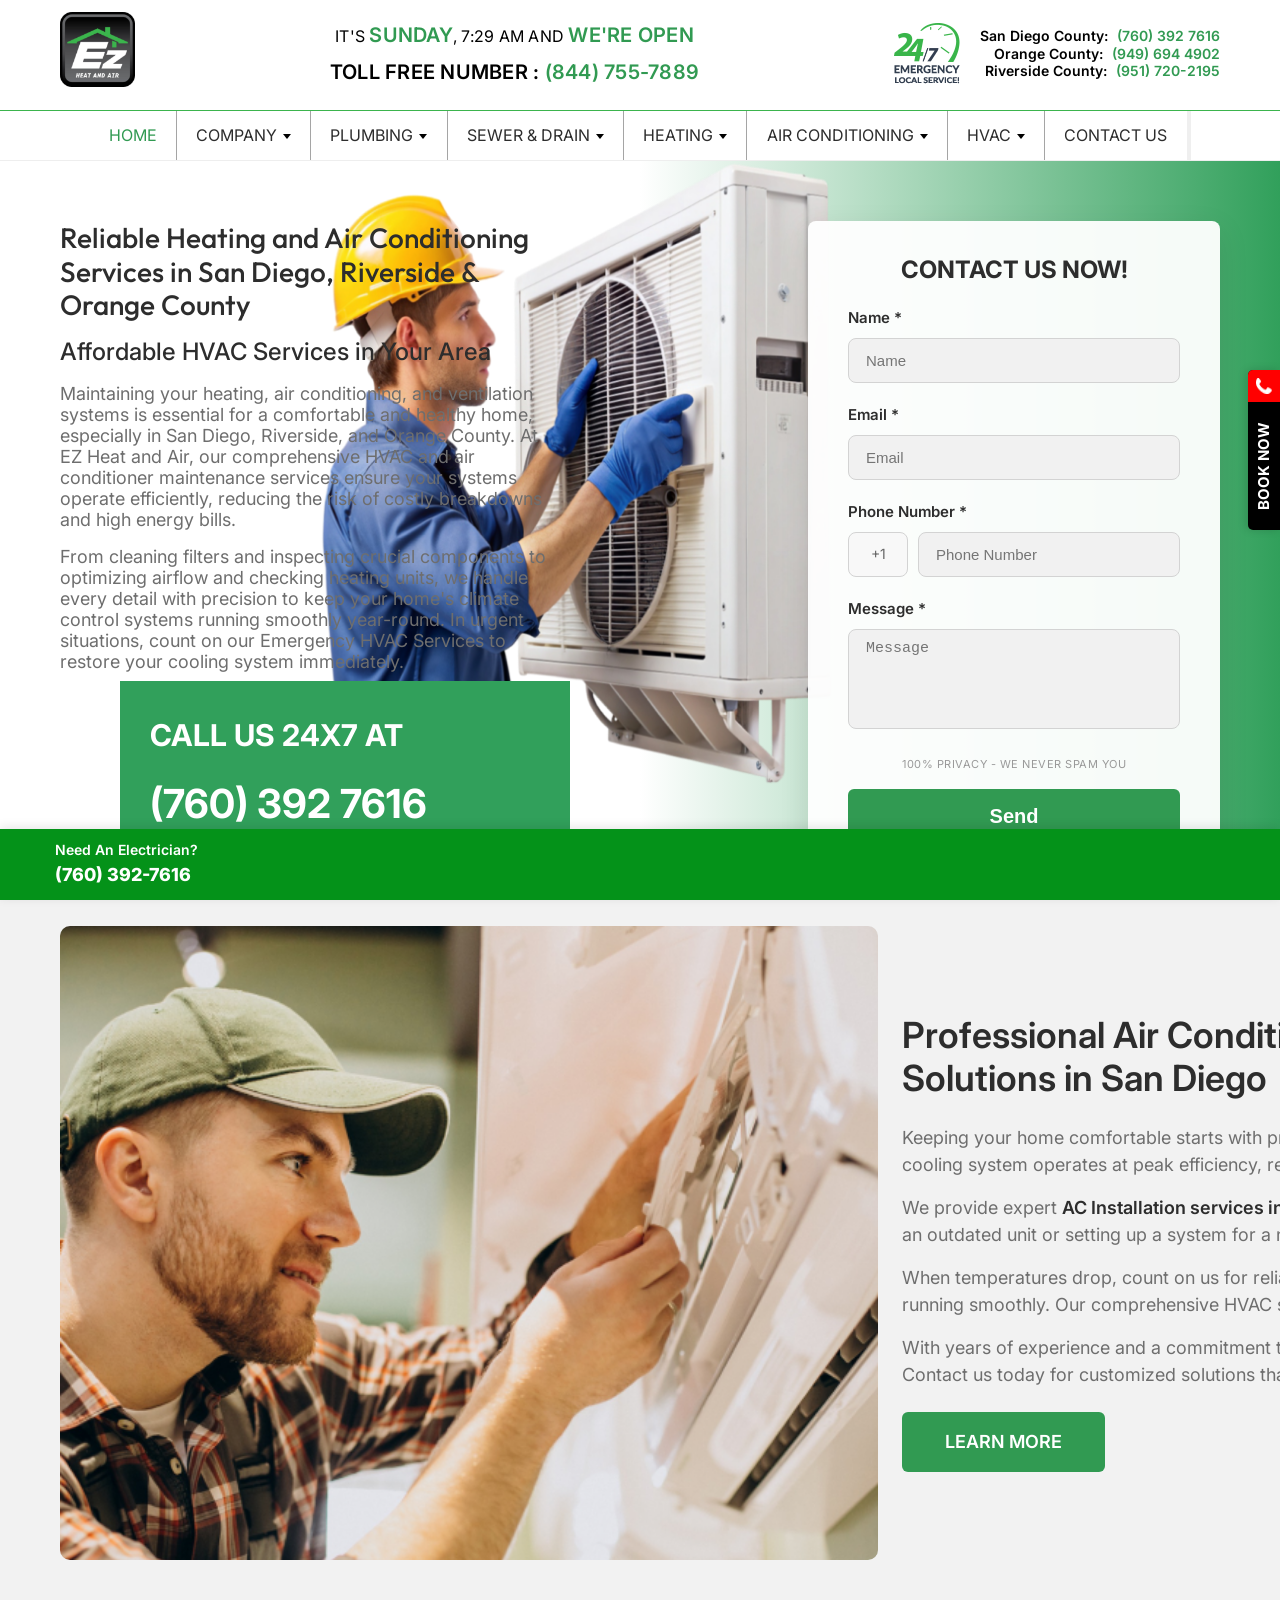
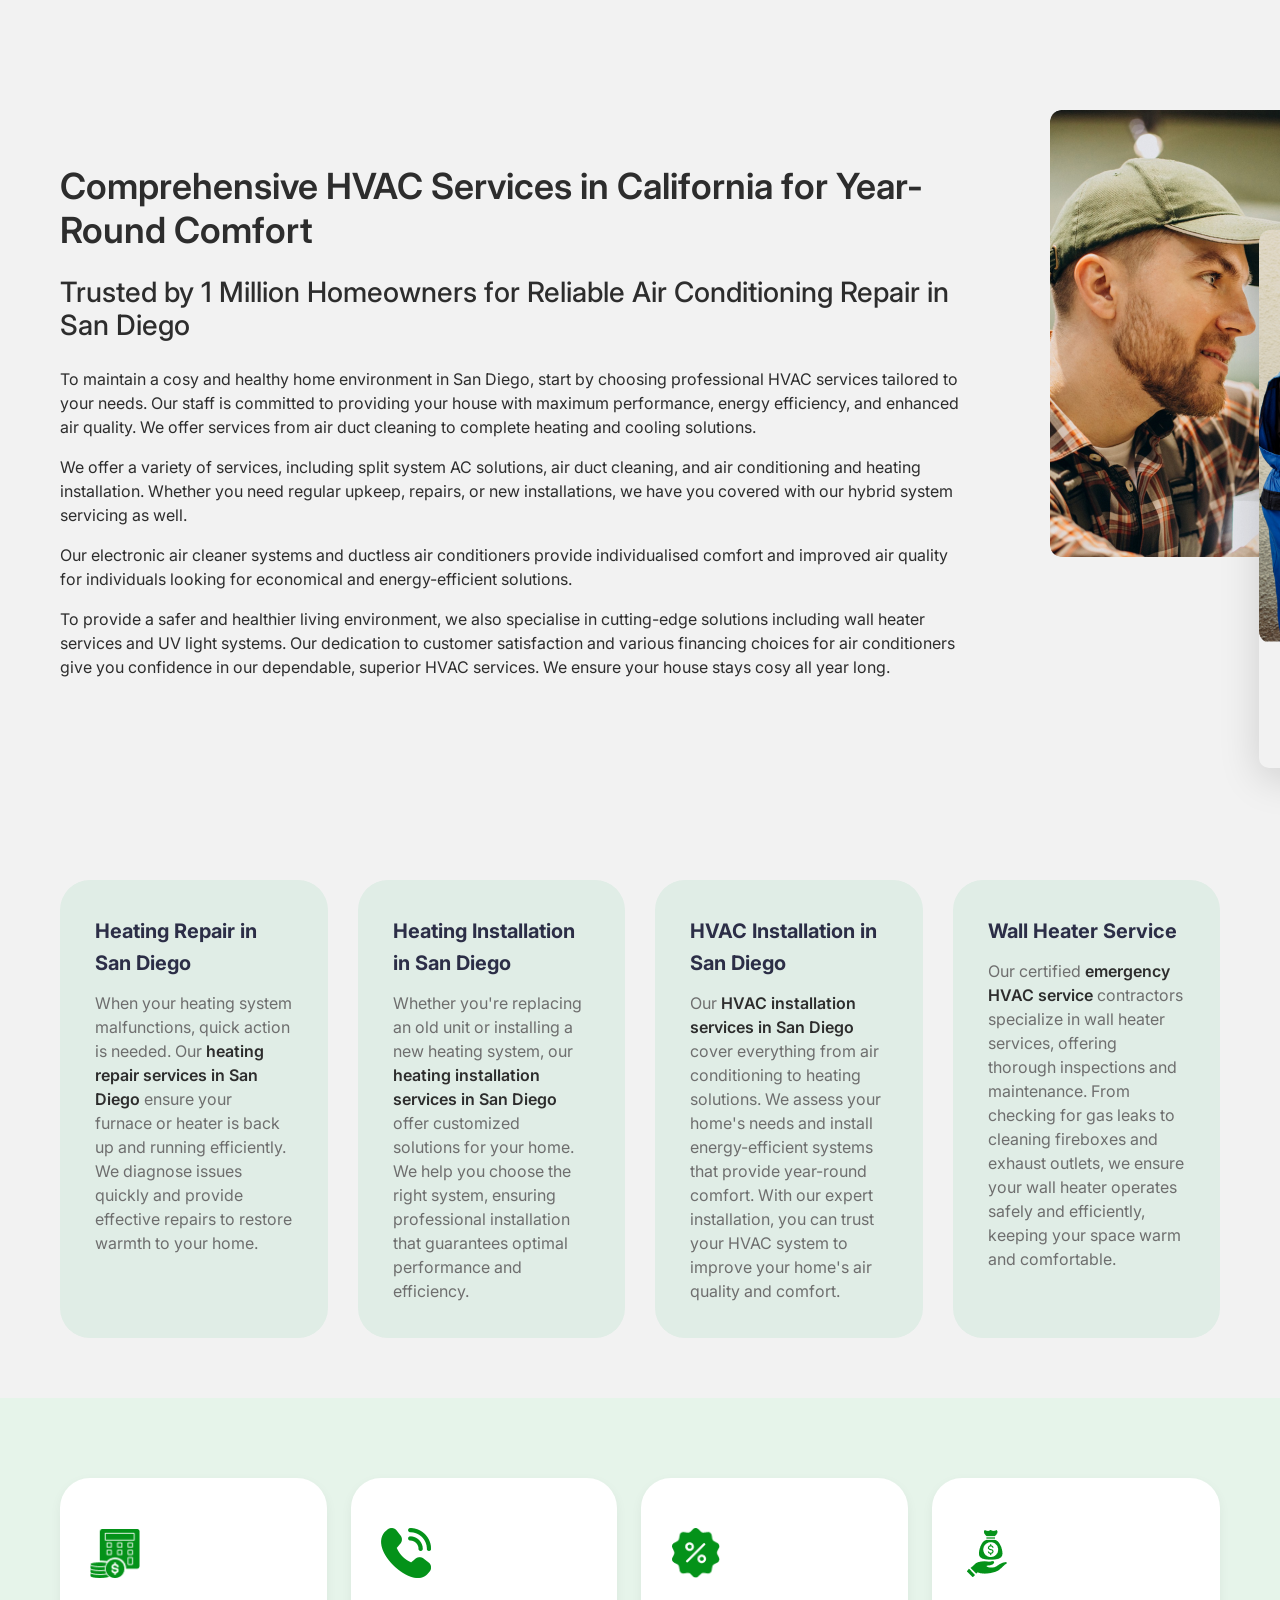
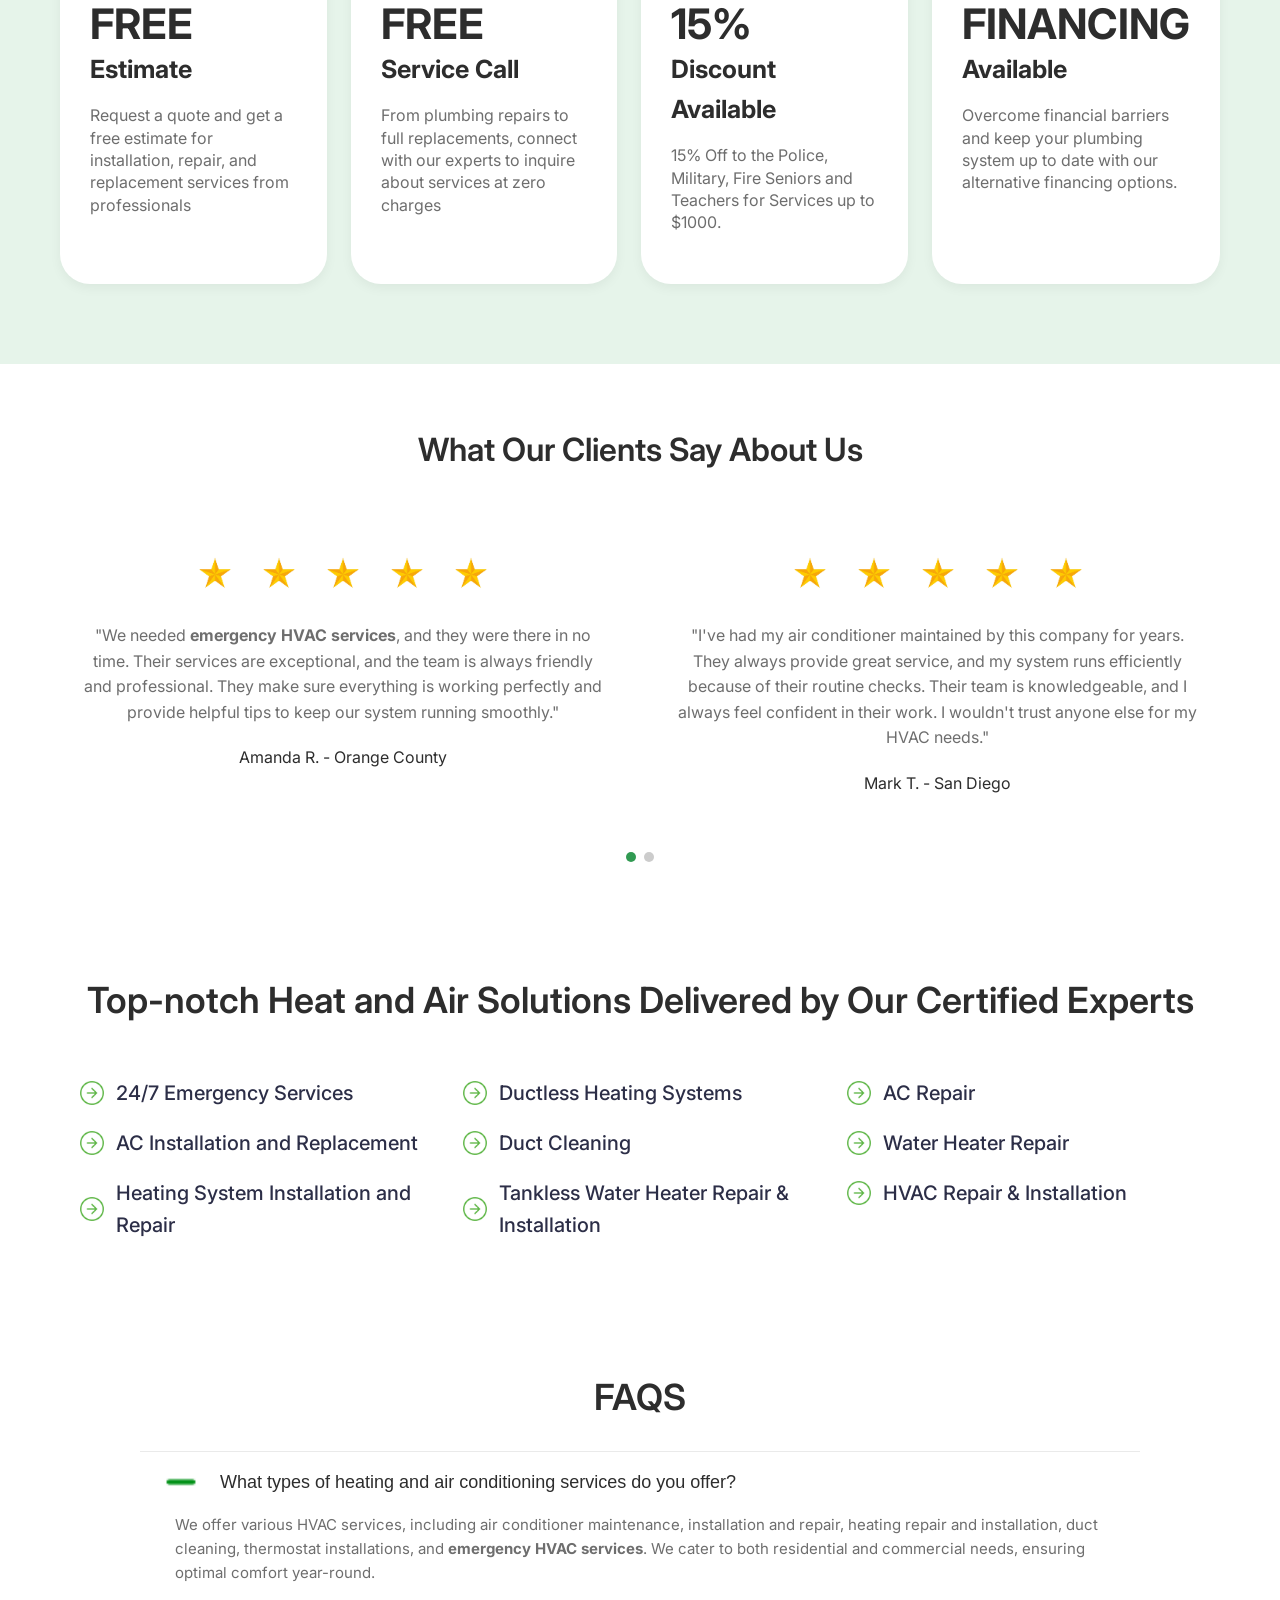
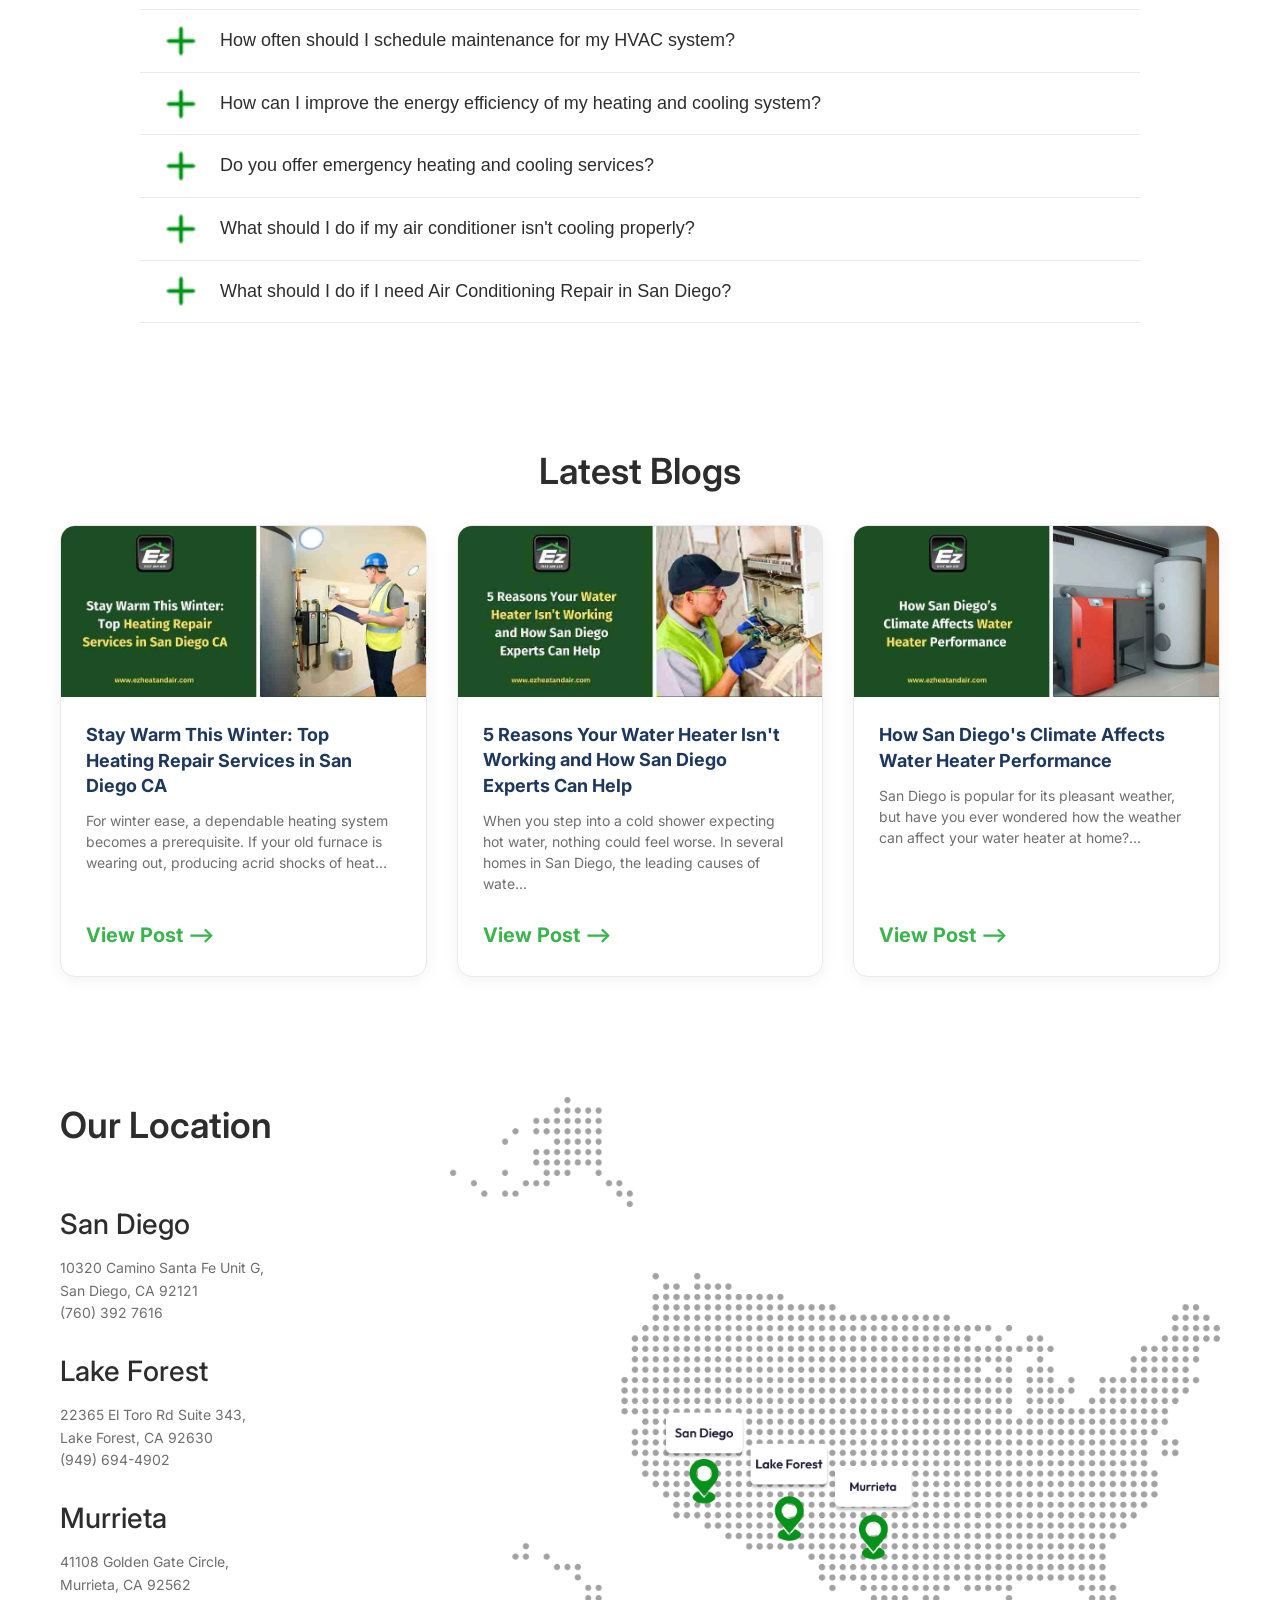
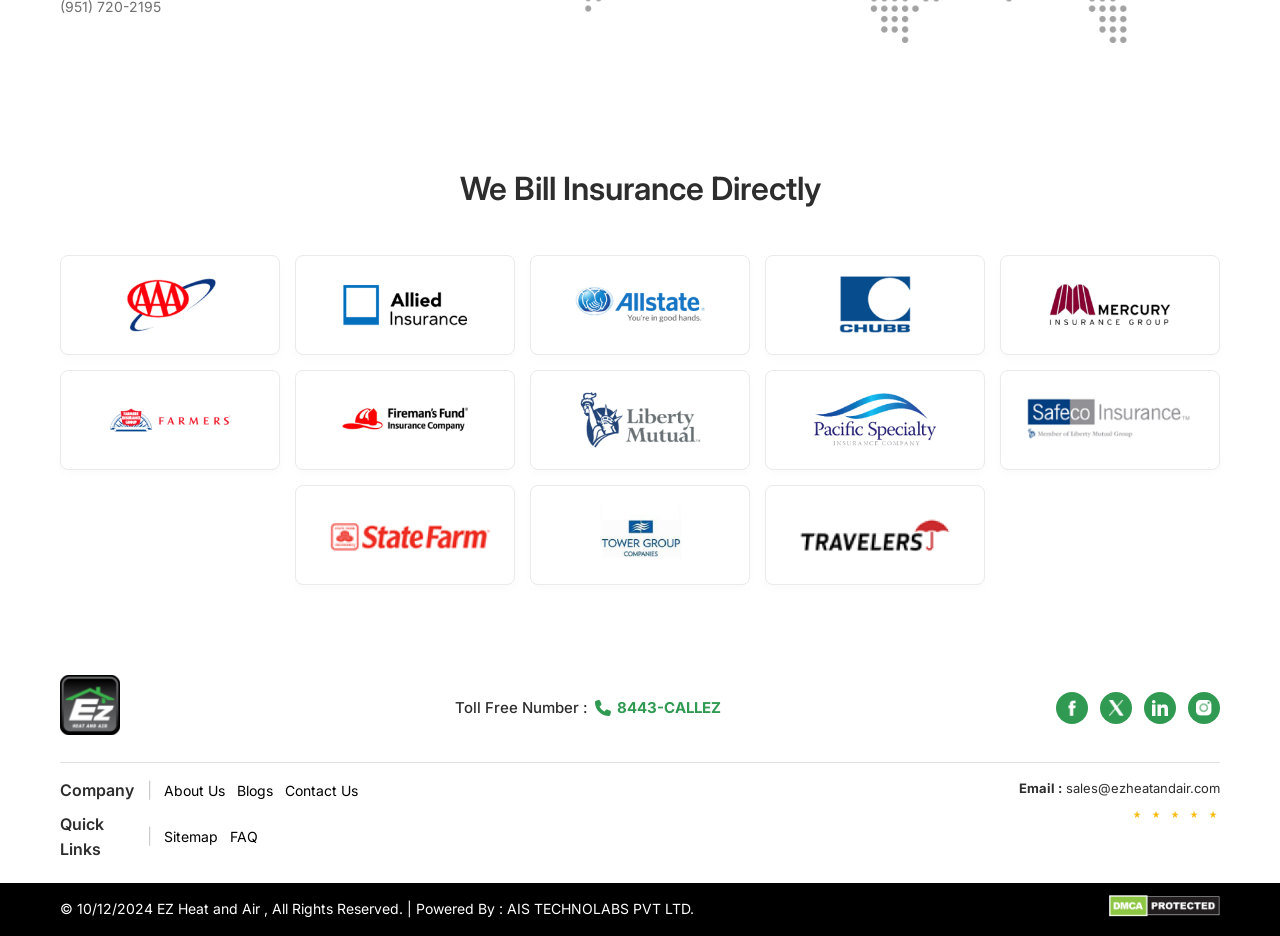
==== commit 7b5a9737: "feat: integrate Bootstrap 5.3.3 via new reference files and update project styles and structure" ====
--- a/index.html
+++ b/index.html
@@ -102,7 +102,7 @@
 
       <!-- Main Nav -->
       <nav class="navbar">
-        <div class="container navbar-content">
+        <div class="container-fluid navbar-content">
           <div class="nav-menu" id="nav-menu">
             <ul class="nav-links">
               <li class="nav-item"><a href="/" class="active">HOME</a></li>
@@ -173,17 +173,31 @@
               <h3 class="mirror-form-title">CONTACT US NOW!</h3>
               <form class="hero-form">
                 <div class="form-group">
-                  <input type="text" placeholder="Name" />
+                  <label for="form-name">Name *</label>
+                  <input type="text" id="form-name" placeholder="Name" />
                 </div>
                 <div class="form-group">
-                  <input type="email" placeholder="Email" />
-                </div>
-                <div class="form-group phone-group">
-                  <span class="country-code">+1</span>
-                  <input type="tel" placeholder="Phone Number" />
+                  <label for="form-email">Email *</label>
+                  <input type="email" id="form-email" placeholder="Email" />
                 </div>
                 <div class="form-group">
-                  <textarea placeholder="Message" rows="3"></textarea>
+                  <label for="form-phone">Phone Number *</label>
+                  <div class="phone-input-wrapper">
+                    <span class="country-code">+1</span>
+                    <input
+                      type="tel"
+                      id="form-phone"
+                      placeholder="Phone Number"
+                    />
+                  </div>
+                </div>
+                <div class="form-group">
+                  <label for="form-message">Message *</label>
+                  <textarea
+                    id="form-message"
+                    placeholder="Message"
+                    rows="3"
+                  ></textarea>
                 </div>
                 <div class="privacy-note">100% PRIVACY - WE NEVER SPAM YOU</div>
                 <button type="submit" class="btn-mirror-send">Send</button>
@@ -297,11 +311,11 @@
           <div class="hvac-services-col-images">
             <div class="hvac-image-composition">
               <div class="hvac-dot-grid"></div>
-              <!-- <img
+              <img
                 src="assets/images/expert-repairman.png"
                 alt="HVAC Expert Back"
                 class="hvac-img-back"
-              /> -->
+              />
               <img
                 src="assets/images/trusted-name.png"
                 alt="HVAC Expert Front"
@@ -983,23 +997,6 @@
           <span>Need An Electrician?</span>
           <a href="tel:7603927616" class="sticky-phone">(760) 392-7616</a>
         </div>
-        <form class="sticky-form">
-          <input type="text" placeholder="Your Name" />
-          <div class="sticky-phone-input">
-            <span class="prefix">+1</span>
-            <input type="tel" placeholder="Phone Number" />
-          </div>
-          <input type="email" placeholder="Email" />
-          <select>
-            <option>Select Service</option>
-            <option>Plumbing</option>
-            <option>Heating</option>
-            <option>Air Conditioning</option>
-          </select>
-          <input type="text" placeholder="mm/dd/yyyy" />
-          <input type="text" placeholder="Message" />
-          <button type="submit" class="btn-sticky-send">Send</button>
-        </form>
       </div>
     </div>
 
--- a/css/style.css
+++ b/css/style.css
@@ -30,6 +30,7 @@
     color: var(--text-dark);
     line-height: 1.6;
     background-color: var(--bg-light);
+    overflow-x: hidden;
 }
 
 .container {
@@ -40,7 +41,13 @@
 
 .container-fluid {
     width: 100%;
-    padding: 0 40px;
+    padding: 0 60px;
+}
+
+@media (max-width: 991px) {
+    .container-fluid {
+        padding: 0 20px;
+    }
 }
 
 /* Header Styles */
@@ -55,7 +62,7 @@
 
 /* Top Bar */
 .top-bar {
-    padding: 15px 0 12px;
+    padding: 12px 0 15px;
     background-color: var(--white);
     border-bottom: 1px solid #3BB44D;
 }
@@ -68,31 +75,38 @@
 }
 
 /* Header Sections */
-.header-left,
-.header-center,
+.header-left {
+    flex: 0 0 auto;
+}
+
+.header-center {
+    flex: 1;
+    display: flex;
+    flex-direction: column;
+    align-items: center;
+    text-align: center;
+}
+
 .header-right {
-    flex: 1;
-}
-
-.header-center {
-    display: flex;
-    flex-direction: column;
-    align-items: center;
-    text-align: center;
-}
-
-.header-right {
+    flex: 0 0 auto;
     display: flex;
     justify-content: flex-end;
 }
 
 /* Status Info */
 .status-msg {
-    font-size: 20px !important;
-    font-weight: 600 !important;
+    font-size: 16px !important;
+    font-weight: 400 !important;
     margin: 0;
     text-transform: uppercase;
     letter-spacing: 0.25px;
+    color: var(--black);
+}
+
+.status-msg span.text-green {
+    font-size: 20px !important;
+    font-weight: 600 !important;
+    color: var(--primary);
 }
 
 .toll-free {
@@ -101,11 +115,12 @@
     margin: 5px 0 0;
     text-transform: uppercase;
     letter-spacing: 0.25px;
+    color: var(--black);
 }
 
 .toll-free a {
     text-decoration: none;
-    color: inherit;
+    color: var(--primary);
 }
 
 .text-green {
@@ -116,20 +131,26 @@
 .header-service {
     display: flex;
     align-items: center;
-    gap: 15px;
+    gap: 20px;
 }
 
 .location-grid {
     display: flex;
     flex-direction: column;
     font-size: 14px;
-    line-height: 1.4;
-    font-weight: 500;
+    line-height: 1.25;
+    font-weight: 600;
+    text-align: right;
+}
+
+.loc-item {
+    color: var(--black);
 }
 
 .location-grid a {
     text-decoration: none;
     color: var(--primary);
+    margin-left: 5px;
 }
 
 /* Navbar */
@@ -151,8 +172,8 @@
 }
 
 .nav-item {
-    border-right: 1px solid #ececec;
-    padding: 12px 20px;
+    border-right: 1px solid rgb(165, 165, 165);
+    padding: 12px 19.2px;
 }
 
 .nav-item:last-child {
@@ -174,15 +195,21 @@
 
 /* Dropdown Arrow */
 .nav-item.dropdown>a::after {
-    content: '▾';
-    margin-left: 5px;
-    font-size: 12px;
+    content: '';
+    display: inline-block;
+    width: 0;
+    height: 0;
+    border-left: 4.5px solid transparent;
+    border-right: 4.5px solid transparent;
+    border-top: 5px solid var(--black);
+    margin-left: 6px;
+    vertical-align: middle;
 }
 
 /* --- Mirror Rebuild Styles --- */
 .hero-section {
     position: relative;
-    background: linear-gradient(90deg, #E6F4EA 0%, #E6F4EA 50%, #31A05B 50%, #31A05B 100%);
+    background: linear-gradient(90deg, #FFFFFF 0%, #FFFFFF 50%, #31A05B 100%);
     height: 705px;
     overflow: hidden;
     padding: 0;
@@ -223,7 +250,7 @@
     font-size: 28px;
     line-height: 1.2;
     color: #2D2D2D;
-    font-weight: 700;
+    font-weight: 500;
     margin: 0 0 8px;
     width: 500px;
 }
@@ -248,8 +275,9 @@
 /* CTA Box Mirroring */
 .hero-cta-box {
     background-color: #31A05B;
-    width: 612px;
-    height: 180px;
+    width: 450px;
+    height: auto;
+    min-height: 150px;
     padding: 30px;
     position: absolute;
     bottom: 0px;
@@ -287,11 +315,11 @@
 
 /* Form Card Mirroring */
 .mirror-form-card {
-    background-color: #FFFFFF;
-    padding: 40px 30px;
+    background-color: rgba(255, 255, 255, 0.95);
+    padding: 30px 40px;
     border-radius: 8px;
     width: 412px;
-    box-shadow: 0 4px 20px rgba(0, 0, 0, 0.05);
+    box-shadow: 0 10px 30px rgba(0, 0, 0, 0.1);
 }
 
 .mirror-form-title {
@@ -303,7 +331,38 @@
 }
 
 .hero-form .form-group {
-    margin-bottom: 16px;
+    margin-bottom: 20px;
+}
+
+.hero-form label {
+    display: block;
+    font-size: 15px;
+    font-weight: 600;
+    color: #2D2D2D;
+    margin-bottom: 8px;
+}
+
+.phone-input-wrapper {
+    display: flex;
+    gap: 10px;
+    width: 100%;
+}
+
+.phone-input-wrapper .country-code {
+    flex: 0 0 60px;
+    height: 45px;
+    display: flex;
+    justify-content: center;
+    align-items: center;
+    border: 1px solid #D3D3D3;
+    border-radius: 8px;
+    background: #f8f8f8;
+    color: #666;
+    font-size: 14px;
+}
+
+.phone-input-wrapper input {
+    flex: 1;
 }
 
 .hero-form input,
@@ -313,37 +372,60 @@
     padding: 10px 17px;
     border: 1px solid #D3D3D3;
     border-radius: 8px;
-    background: #FFF;
+    background: #f1f1f1;
+    color: #2D2D2D;
+    font-size: 15px;
+    outline: none;
+    transition: border-color 0.2s;
+}
+
+.hero-form input:focus,
+.hero-form textarea:focus {
+    border-color: #319A52;
 }
 
 .hero-form textarea {
-    height: auto;
+    height: 100px;
+    resize: none;
+}
+
+.privacy-note {
+    font-size: 11px;
+    color: #999;
+    text-align: center;
+    margin-bottom: 15px;
+    letter-spacing: 0.5px;
 }
 
 .btn-mirror-send {
     width: 100%;
-    padding: 15px;
+    height: 55px;
     background-color: #319A52;
     color: #FFF;
     border: none;
     border-radius: 6px;
-    font-size: 18px;
+    font-size: 20px;
     font-weight: 600;
     cursor: pointer;
+    transition: background-color 0.2s;
+}
+
+.btn-mirror-send:hover {
+    background-color: #287a41;
 }
 
 /* Technician Image Mirroring */
 .hero-technician-overlay {
     position: absolute;
-    left: 50%;
-    bottom: -1px;
+    left: 45%;
+    bottom: 0;
     transform: translateX(-50%);
     z-index: 15;
     pointer-events: none;
 }
 
 .mirror-technician-img {
-    height: 705px;
+    height: 720px;
     width: auto;
     display: block;
 }
@@ -386,7 +468,7 @@
 /* Solutions Section Mirroring */
 .solutions-section {
     margin-top: 60px;
-    padding-bottom: 60px;
+    padding-bottom: 0;
 }
 
 .solutions-row {
@@ -397,11 +479,11 @@
 }
 
 .solutions-col-image {
-    flex: 0 0 794px;
+    flex: 0 0 818px;
 }
 
 .solutions-col-text {
-    flex: 0 0 710px;
+    flex: 0 0 912px;
 }
 
 .solutions-img {
@@ -467,7 +549,7 @@
 }
 
 .hvac-services-col-text {
-    flex: 0 0 700px;
+    flex: 0 0 912px;
 }
 
 .hvac-subtitle-main {
@@ -494,7 +576,7 @@
 }
 
 .hvac-services-col-images {
-    flex: 1;
+    flex: 0 0 818px;
     display: flex;
     justify-content: flex-end;
 }
@@ -546,11 +628,11 @@
 }
 
 .experts-title {
-    font-size: 28px;
+    font-size: 36px;
     font-weight: 600;
     color: #2D2D2D;
     text-align: center;
-    margin-bottom: 40px;
+    margin-bottom: 48px;
 }
 
 .experts-grid {
@@ -572,15 +654,15 @@
 .experts-list li {
     display: flex;
     align-items: center;
-    font-size: 15px;
-    color: #2D2D2D;
+    font-size: 20px;
+    color: #2c2e47;
     margin-bottom: 18px;
     font-weight: 500;
 }
 
 .expert-icon {
-    width: 20px;
-    height: 20px;
+    width: 24px;
+    height: 24px;
     margin-right: 12px;
     flex-shrink: 0;
 }
@@ -603,12 +685,12 @@
 }
 
 .service-card {
-    background-color: #FBFBFB;
-    background-image: radial-gradient(circle at 50% 50%, rgba(49, 160, 91, 0.1) 0%, transparent 70%);
+    background-color: rgb(224, 237, 230);
     border-radius: 30px;
     padding: 35px;
     height: 100%;
     transition: transform 0.2s ease;
+    box-shadow: none;
 }
 
 .service-card:hover {
@@ -618,7 +700,7 @@
 .service-card-title {
     font-size: 20px;
     font-weight: 700;
-    color: #2D2D2D;
+    color: #2c2e47;
     margin-bottom: 12px;
 }
 
@@ -654,9 +736,9 @@
 .promo-card {
     background-color: #FFFFFF;
     border-radius: 30px;
-    padding: 40px 30px;
+    padding: 50px 30px;
     text-align: left;
-    box-shadow: 0 10px 30px rgba(0, 0, 0, 0.05);
+    box-shadow: 0 4px 12px rgba(0, 0, 0, 0.05);
     height: 100%;
 }
 
@@ -673,22 +755,22 @@
 }
 
 .promo-title {
-    font-size: 36px;
-    font-weight: 800;
+    font-size: 42px;
+    font-weight: 700;
     color: #2D2D2D;
     margin-bottom: 4px;
     line-height: 1;
 }
 
 .promo-subtitle {
-    font-size: 22px;
+    font-size: 25px;
     font-weight: 700;
     color: #2D2D2D;
     margin-bottom: 15px;
 }
 
 .promo-text {
-    font-size: 15px;
+    font-size: 16px;
     line-height: 1.4;
     color: #6E6E6E;
     margin: 0;
@@ -722,9 +804,9 @@
 .testimonial-card {
     flex: 0 0 calc(50% - 15px);
     background: #FFFFFF;
-    border: 1px solid #E0E0E0;
-    border-radius: 12px;
-    padding: 30px 35px;
+    border: none;
+    border-radius: 30px;
+    padding: 30px 23px;
     box-sizing: border-box;
 }
 
@@ -736,24 +818,25 @@
 }
 
 .testimonial-stars img {
-    width: 18px;
-    height: 18px;
+    width: 60px;
+    height: 60px;
 }
 
 .testimonial-text {
-    font-size: 13px;
-    line-height: 1.7;
-    color: #555555;
+    font-size: 16px;
+    line-height: 1.6;
+    color: #6e6e6e;
     text-align: center;
     margin-bottom: 20px;
 }
 
 .testimonial-author {
-    font-size: 14px;
-    font-weight: 700;
-    color: #2D2D2D;
+    font-size: 16px;
+    font-weight: 400;
+    color: rgb(45, 45, 45);
     text-align: center;
     margin: 0;
+    font-family: 'Inter', sans-serif;
 }
 
 .testimonials-dots {
@@ -789,11 +872,11 @@
 }
 
 .blogs-title {
-    font-size: 32px;
+    font-size: 36px;
     font-weight: 600;
     color: #2D2D2D;
     text-align: center;
-    margin-bottom: 40px;
+    margin-bottom: 24px;
 }
 
 .blogs-grid {
@@ -844,9 +927,9 @@
 }
 
 .blog-link {
-    font-size: 15px;
-    font-weight: 600;
-    color: #319A52;
+    font-size: 20px;
+    font-weight: 700;
+    color: #3bb44d;
     text-decoration: none;
     display: inline-flex;
     align-items: center;
@@ -875,11 +958,11 @@
 }
 
 .faqs-title {
-    font-size: 32px;
+    font-size: 36px;
     font-weight: 600;
     color: #2D2D2D;
     text-align: center;
-    margin-bottom: 40px;
+    margin-bottom: 24px;
 }
 
 .faqs-accordion {
@@ -897,25 +980,32 @@
     text-align: left;
     background: none;
     border: none;
-    padding: 24px 0;
-    font-size: 16px;
-    font-weight: 600;
-    color: #2D2D2D;
+    padding: 20px 20px 20px 80px;
+    font-size: 18px;
+    font-weight: 500;
+    color: rgb(45, 45, 45);
     cursor: pointer;
-    display: flex;
-    align-items: center;
+    position: relative;
     transition: color 0.3s;
+    line-height: 1.2;
 }
 
 .faq-icon {
-    font-size: 24px;
-    font-weight: 400;
-    color: #319A52;
-    margin-right: 15px;
-    width: 20px;
-    text-align: center;
-    line-height: 1;
-    display: inline-block;
+    position: absolute;
+    left: 25px;
+    top: 50%;
+    transform: translateY(-50%);
+    width: 32px;
+    height: 32px;
+    display: flex;
+    align-items: center;
+    justify-content: center;
+}
+
+.faq-icon img {
+    width: 100%;
+    height: 100%;
+    object-fit: contain;
 }
 
 .faq-answer {
@@ -958,10 +1048,10 @@
 }
 
 .location-title {
-    font-size: 32px;
-    font-weight: 700;
-    color: #2D2D2D;
-    margin-bottom: 30px;
+    font-size: 36px;
+    font-weight: 600;
+    color: #2D2D2D;
+    margin-bottom: 48px;
 }
 
 .location-item {
@@ -969,14 +1059,15 @@
 }
 
 .loc-name {
-    font-size: 18px;
-    font-weight: 700;
-    color: #2D2D2D;
-    margin-bottom: 8px;
+    font-size: 28px;
+    font-weight: 500;
+    color: #2D2D2D;
+    margin-bottom: 10px;
 }
 
 .loc-address {
-    font-size: 15px;
+    font-size: 14px;
+    font-weight: 400;
     color: #6E6E6E;
     line-height: 1.6;
     margin: 0;
@@ -1056,7 +1147,7 @@
 
 /* Footer Section */
 .site-footer {
-    background-color: #f6f6f6;
+    background-color: #FFFFFF;
     padding: 30px 0 20px;
 }
 
@@ -1149,8 +1240,8 @@
 }
 
 .link-title {
-    font-size: 14px;
-    font-weight: 700;
+    font-size: 16px;
+    font-weight: 600;
     color: #2D2D2D;
     width: 75px;
 }
@@ -1166,9 +1257,9 @@
 }
 
 .links-list a {
-    font-size: 13px;
-    font-weight: 500;
-    color: #6E6E6E;
+    font-size: 14px;
+    font-weight: 400;
+    color: #000000;
     text-decoration: none;
 }
 
@@ -1234,7 +1325,7 @@
 
 /* Copyright Footer Bar */
 .copyright-bar {
-    background-color: #1a1a1a;
+    background-color: #000000;
     padding: 12px 0;
 }
 
@@ -1245,8 +1336,8 @@
 }
 
 .copyright-text {
-    color: #AAAAAA;
-    font-size: 13px;
+    color: #FFFFFF;
+    font-size: 14px;
     margin: 0;
 }
 
@@ -1263,10 +1354,9 @@
     width: 100%;
     background-color: #049219;
     color: var(--white);
-    padding: 8px 0;
+    padding: 10px 0;
     z-index: 2000;
-    height: 60px;
-    transition: opacity 0.3s ease, visibility 0.3s ease;
+    box-shadow: 0 -2px 10px rgba(0, 0, 0, 0.1);
 }
 
 .bottom-sticky-bar.hidden {
@@ -1341,268 +1431,184 @@
     cursor: pointer;
 }
 
-/* Responsive Adjustments for Mirror Rebuild */
+/* --- Responsive Adjustments --- */
 @media (max-width: 1200px) {
     .mirror-technician-img {
         height: 600px;
     }
-}
-
-@media (max-width: 992px) {
+
+    .hero-mirror-col-left {
+        flex: 0 0 450px;
+    }
+}
+
+@media (max-width: 991px) {
+    .top-bar-content {
+        flex-direction: column;
+        gap: 15px;
+        text-align: center;
+        padding: 20px;
+    }
+
+    .header-left,
+    .header-center,
+    .header-right {
+        width: 100%;
+        display: flex;
+        justify-content: center;
+        flex: none;
+    }
+
+    .header-service {
+        flex-direction: column;
+        gap: 10px;
+    }
+
+    .location-grid {
+        text-align: center;
+    }
+
+    .navbar-content {
+        justify-content: flex-end;
+        padding: 10px 20px;
+    }
+
+    .nav-menu {
+        position: fixed;
+        top: 0;
+        right: -100%;
+        width: 100%;
+        height: 100vh;
+        background-color: white;
+        z-index: 1001;
+        transition: right 0.3s ease;
+        padding-top: 80px;
+    }
+
+    .nav-menu.active {
+        right: 0;
+    }
+
+    .nav-links {
+        flex-direction: column;
+        align-items: center;
+        gap: 20px;
+    }
+
+    .nav-item {
+        border: none;
+        padding: 15px 0;
+    }
+
+    .menu-toggle {
+        display: flex;
+        flex-direction: column;
+        gap: 5px;
+        background: none;
+        border: none;
+        cursor: pointer;
+        z-index: 1002;
+    }
+
+    .menu-toggle span {
+        display: block;
+        width: 25px;
+        height: 3px;
+        background-color: black;
+        transition: 0.3s;
+    }
+
+    /* Hero Section Responsive */
     .hero-section {
         height: auto;
         padding: 40px 0;
         background: radial-gradient(at center top, #E6F4EA, #31A05B);
     }
 
-    .mirror-container {
-        padding: 0 20px;
-    }
-
     .hero-mirror-row {
         flex-direction: column;
         align-items: center;
-        text-align: center;
-        padding-top: 0;
     }
 
     .hero-mirror-col-left,
     .hero-mirror-col-right {
         flex: 0 0 100%;
+        width: 100%;
         max-width: 100%;
+    }
+
+    .hero-title {
+        font-size: 24px;
         width: 100%;
-    }
-
-    .hero-title {
-        width: 100%;
-        font-size: 24px;
-        margin: 0 auto 15px;
+        text-align: center;
     }
 
     .hero-subtitle {
-        margin: 10px 0;
+        font-size: 20px;
+        text-align: center;
     }
 
     .hero-desc {
-        max-width: 100%;
-        margin: 0 auto 20px;
+        font-size: 16px;
+        text-align: center;
     }
 
     .hero-cta-box {
         position: relative;
+        left: 0;
         bottom: 0;
-        left: 0;
         width: 100%;
-        max-width: 552px;
-        margin: 20px auto;
-        clip-path: none;
-        padding: 15px;
-    }
-
-    .cta-accent-bar {
-        display: none;
-    }
-
-    .cta-label {
-        font-size: 20px;
+        margin: 20px 0;
+        padding: 20px;
+        min-height: auto;
     }
 
     .cta-phone {
-        font-size: 30px;
+        font-size: 28px;
     }
 
     .hero-technician-overlay {
         position: relative;
+        transform: none;
         left: 0;
-        transform: none;
-        order: 2;
-        margin: 20px 0;
+        margin: 20px auto;
+        display: block;
     }
 
     .mirror-technician-img {
-        height: 400px;
-        margin: 0 auto;
-    }
-
-    .hero-mirror-col-right {
-        order: 3;
-    }
-
-    .mirror-form-card {
-        width: 100%;
-        margin: 0 auto;
-    }
-
-    .mirror-floating-tab {
-        display: none;
-    }
-
-    /* Solutions Section Mobile */
-    .solutions-row {
+        height: 350px;
+    }
+
+    /* Grids responsive */
+    .service-cards-grid,
+    .promo-cards-grid,
+    .experts-grid {
+        grid-template-columns: 1fr;
+    }
+
+    .solutions-row,
+    .hvac-services-row {
         flex-direction: column;
         gap: 30px;
     }
 
     .solutions-col-image,
-    .solutions-col-text {
+    .solutions-col-text,
+    .hvac-services-col-text,
+    .hvac-services-col-images {
         flex: 0 0 100%;
         width: 100%;
     }
 
-    .solutions-img {
-        height: auto;
-        max-height: 400px;
-    }
-
-    .solutions-title {
-        font-size: 28px;
-        text-align: center;
-    }
-
-    .solutions-content p {
-        text-align: center;
-    }
-
-    .btn-mirror-learn {
-        display: block;
-        margin: 20px auto 0;
-    }
-
-    /* HVAC Services Mobile */
-    .hvac-services-row {
-        flex-direction: column;
-        gap: 40px;
-    }
-
-    .hvac-services-col-text {
-        flex: 0 0 100%;
-        width: 100%;
-    }
-
     .hvac-image-composition {
-        height: 550px;
-        max-width: 600px;
-        margin: 0 auto;
-    }
-
-    .hvac-img-back {
-        width: 70%;
-    }
-
-    .hvac-img-front {
-        width: 75%;
-        top: 100px;
-    }
-
-    .hvac-subtitle-main {
-        font-size: 28px;
-        text-align: center;
-    }
-
-    .hvac-subheading {
-        font-size: 22px;
-        text-align: center;
-    }
-
-    .hvac-text-content p {
-        text-align: center;
-    }
-
-    /* Certified Experts Mobile */
-    .certified-experts-section {
-        padding: 40px 0;
-    }
-
-    .experts-title {
-        font-size: 24px;
-        margin-bottom: 30px;
-    }
-
-    .experts-grid {
-        flex-direction: column;
-        gap: 20px;
-    }
-
-    /* Service Cards Mobile */
-    .service-cards-grid {
-        grid-template-columns: 1fr;
-        gap: 20px;
-    }
-
-    .large-container {
-        padding: 0 20px;
-    }
-
-    .service-card {
-        padding: 25px;
-    }
-
-    /* Promo Cards Mobile */
-    .promo-cards-grid {
-        grid-template-columns: 1fr;
-        gap: 20px;
-    }
-
-    .promo-card {
-        padding: 30px;
-        text-align: center;
-    }
-
-    .promo-title {
-        font-size: 30px;
-    }
-}
-
-@media (min-width: 992px) and (max-width: 1200px) {
-    .service-cards-grid {
-        grid-template-columns: repeat(3, 1fr);
-    }
-
+        height: 500px;
+    }
+}
+
+@media (min-width: 768px) and (max-width: 991px) {
+
+    .service-cards-grid,
     .promo-cards-grid {
         grid-template-columns: repeat(2, 1fr);
     }
-}
-
-@media (max-width: 768px) {
-    .hero-technician-overlay {
-        display: none;
-    }
-}
-
-@media (max-width: 1200px) {
-    .container {
-        max-width: 100%;
-    }
-}
-
-/* Fixed Vertical Tab */
-.book-now-tab {
-    position: fixed;
-    right: 0;
-    top: 50%;
-    transform: translateY(-50%);
-    background-color: var(--black);
-    color: var(--white);
-    text-decoration: none;
-    display: flex;
-    flex-direction: column;
-    align-items: center;
-    z-index: 999;
-}
-
-.tab-icon-wrapper {
-    background-color: #ff0000;
-    width: 100%;
-    height: 48px;
-    display: flex;
-    justify-content: center;
-    align-items: center;
-}
-
-.tab-text {
-    writing-mode: vertical-rl;
-    text-orientation: mixed;
-    transform: rotate(180deg);
-    padding: 20px 10px;
-    font-weight: 600;
 }
